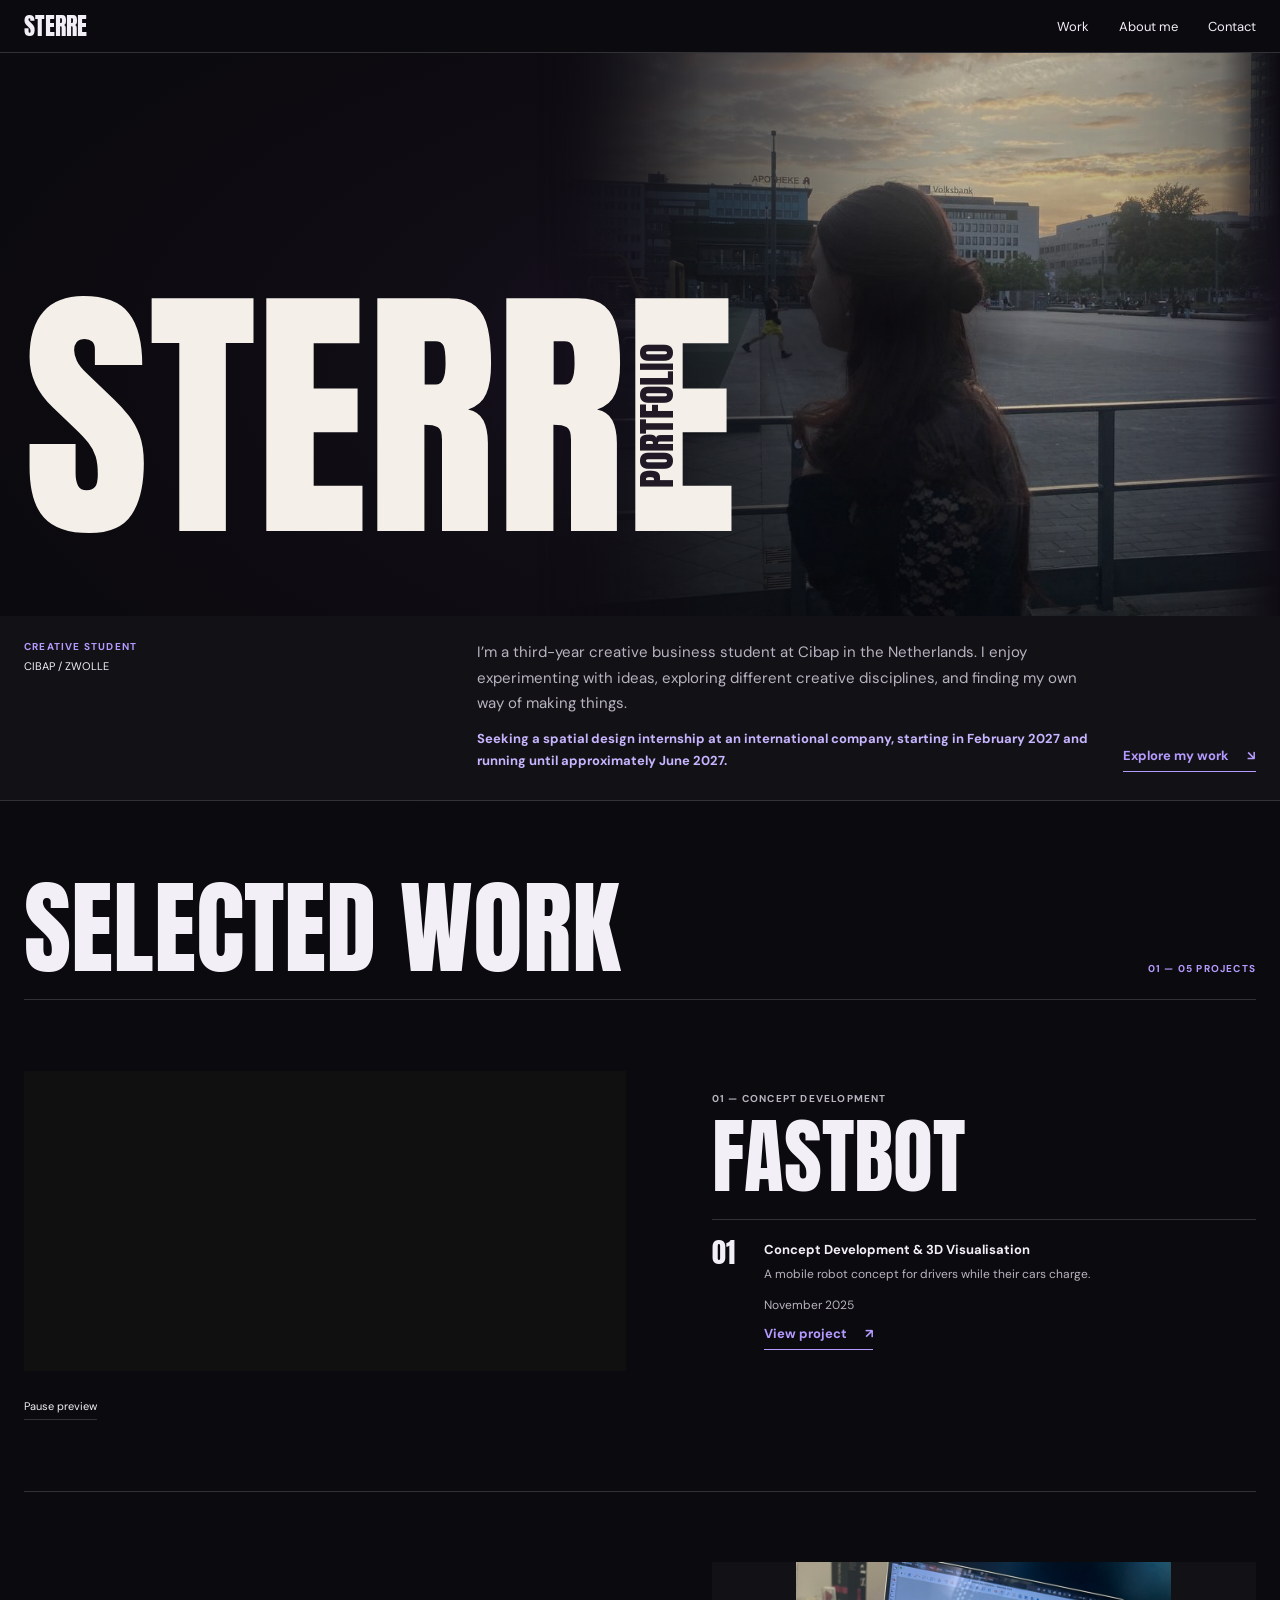
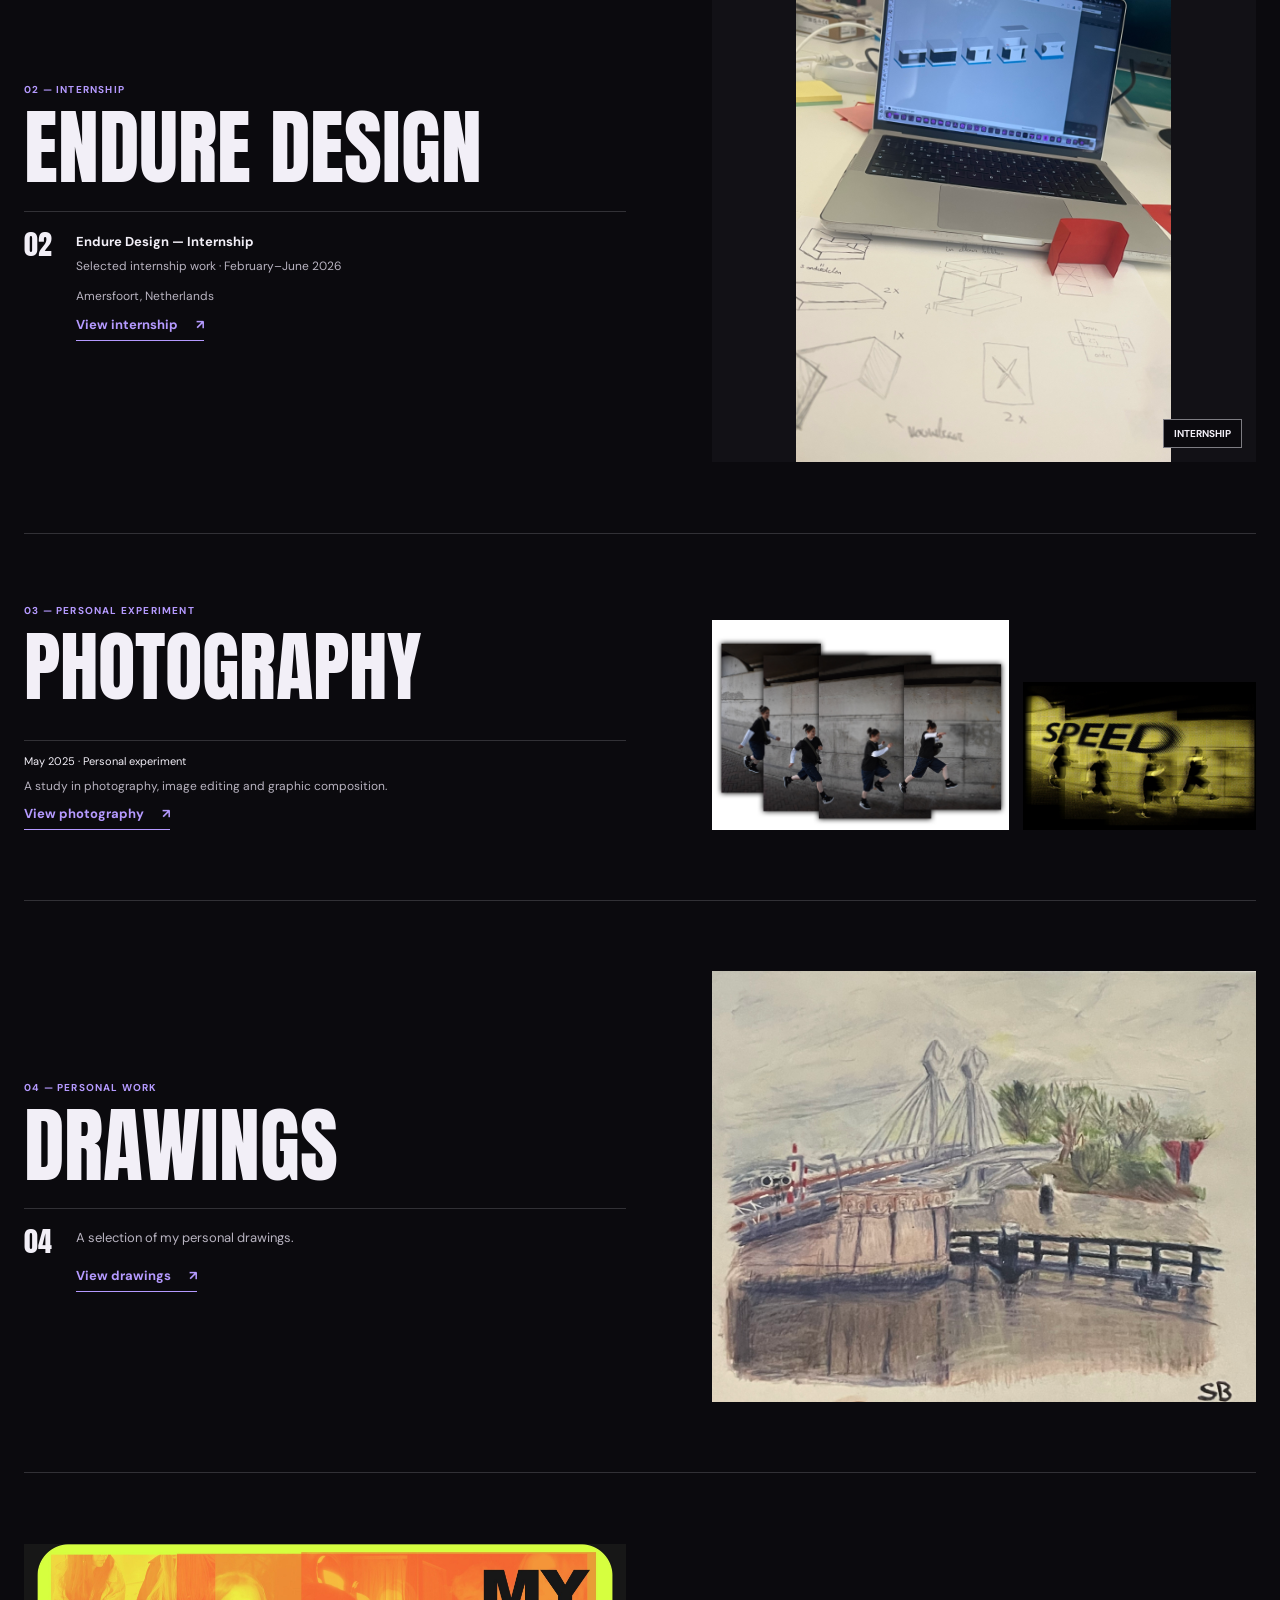
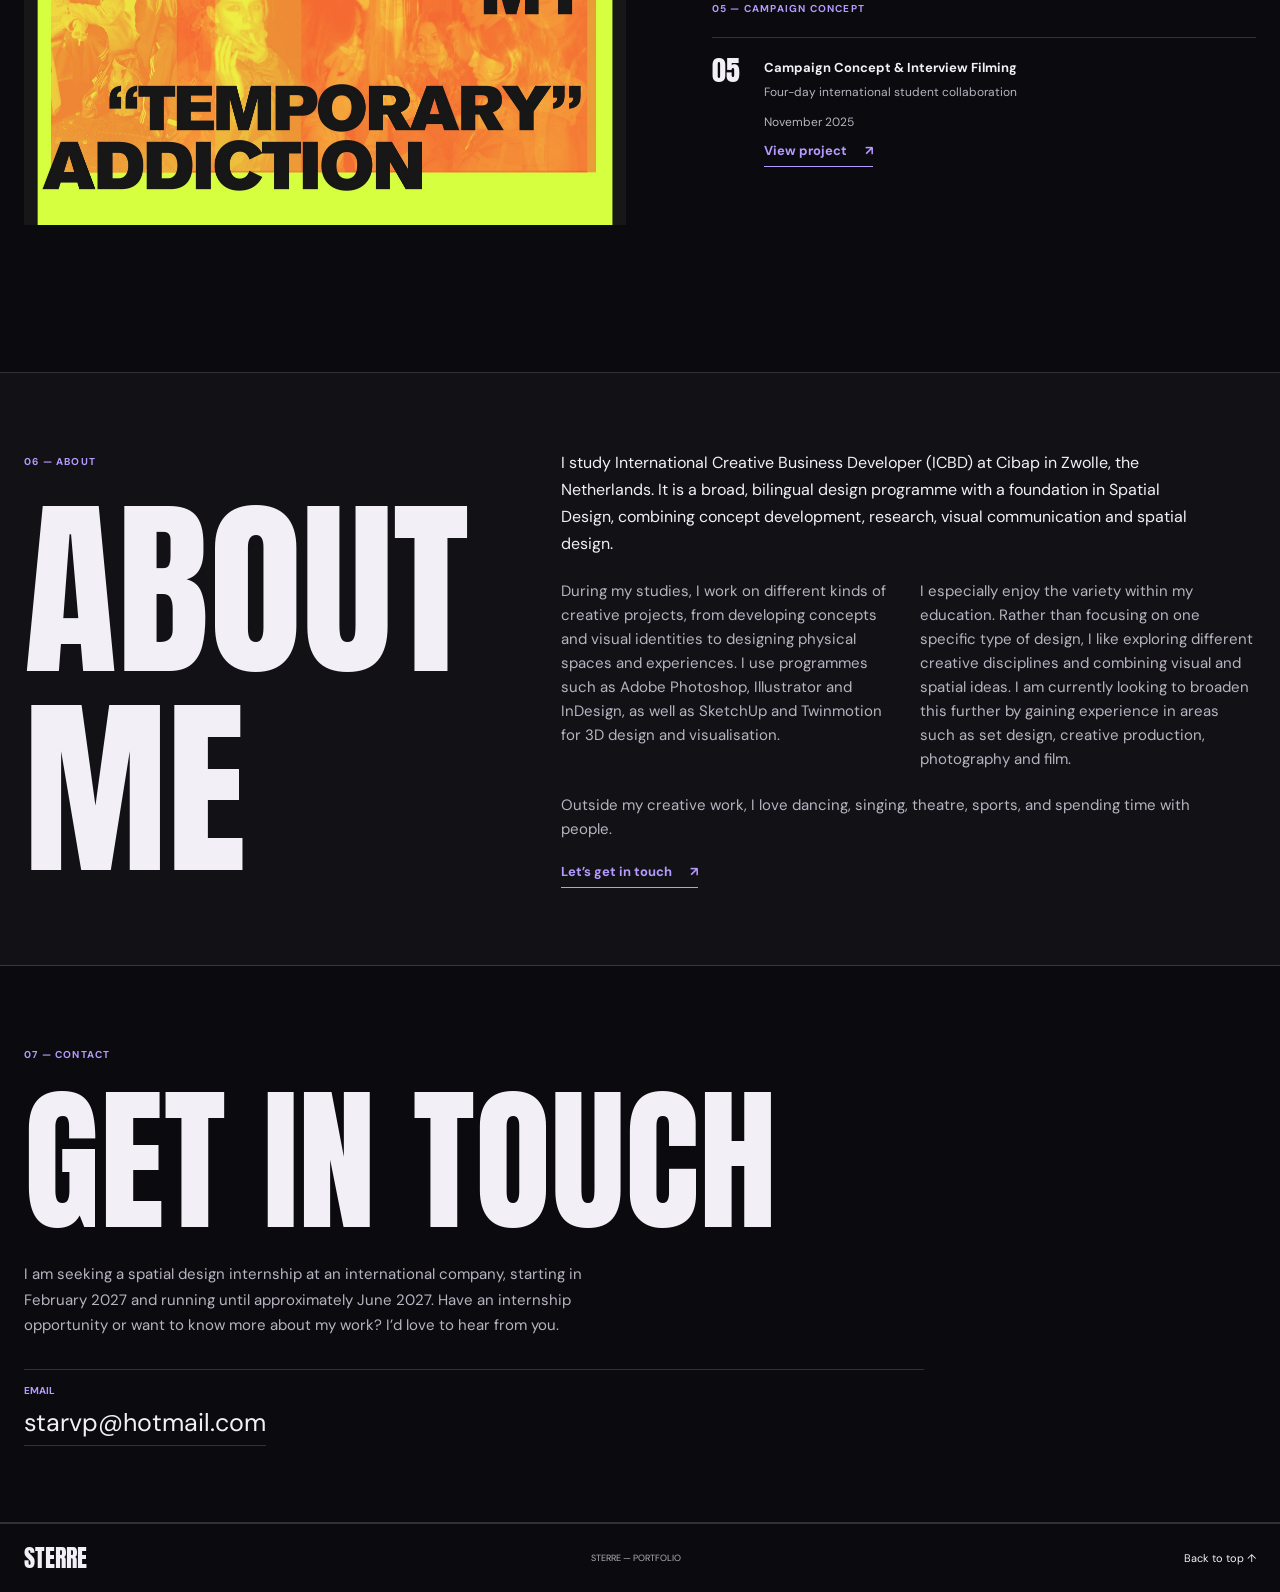
==== index.html @ 6080f3e3 "Initial portfolio website Co-authored-by: Copilot <223556219+Copilot@users.noreply.github.com>" ====
<!doctype html>
<html lang="en">
<head>
  <meta charset="utf-8">
  <meta name="viewport" content="width=device-width,initial-scale=1">
  <title>Sterre — Spatial Design Portfolio</title>
  <meta name="description" content="Selected work by Sterre, an ICBD student seeking an international spatial design internship in 2027.">
  <link rel="stylesheet" href="style.css?v=dark-editorial-20261006-4">
</head>
<body>
  <a class="skip" href="#work">Skip to my work</a>
  <header class="portfolio-nav">
    <a class="brand" href="index.html#home">Sterre</a>
    <nav aria-label="Main navigation">
      <a href="index.html#work">Work</a>
      <a href="index.html#about">About me</a>
      <a href="index.html#contact">Contact</a>
    </nav>
  </header>
  <main>
    <section class="hero" id="home">
      <div class="hero-stage">
        <div class="hero-visual" aria-hidden="true">
          <img class="hero-photo" src="assets/layoutdesign/D4BDAC34-9290-4106-85D4-B6133F924999.JPEG" alt="" fetchpriority="high">
        </div>
        <h1 aria-label="Sterre Portfolio"><span class="hero-name">STERRE<span class="hero-portfolio" aria-hidden="true">PORTFOLIO</span></span></h1>
      </div>
      <div class="hero-details">
        <div class="hero-labels"><span class="micro">CREATIVE STUDENT</span><span>CIBAP / ZWOLLE</span></div>
        <div class="hero-intro"><div><p>I’m a third-year creative business student at Cibap in the Netherlands. I enjoy experimenting with ideas, exploring different creative disciplines, and finding my own way of making things.</p><p class="internship-availability">Seeking a spatial design internship at an international company, starting in February 2027 and running until approximately June 2027.</p></div><a class="text-link" href="#work">Explore my work <span aria-hidden="true">↘</span></a></div>
      </div>
    </section>
    <section id="work">
      <div class="section-head"><h2>SELECTED WORK</h2><span class="micro">01 — 05 PROJECTS</span></div>
      <div class="projects">
        <article class="project-spread fastbot-project" id="fastbot">
          <div class="spread-heading"><span class="micro">01 — CONCEPT DEVELOPMENT</span><h3>FASTBOT</h3></div>
          <a class="fastbot-media-link" href="fastbot.html" aria-label="View the Fastbot project"><video class="fastbot-cover" autoplay muted loop playsinline preload="metadata" aria-label="Fastbot project preview"><source src="assets/fastbot/cover-browser.mp4" type="video/mp4"></video></a>
          <div class="fastbot-information"><span class="project-number">01</span><div><strong>Concept Development &amp; 3D Visualisation</strong><p>A mobile robot concept for drivers while their cars charge.</p></div><span class="project-meta">November 2025</span><a class="spread-link" href="fastbot.html">View project <span aria-hidden="true">↗</span></a></div>
          <button class="video-toggle fastbot-toggle" type="button" aria-pressed="false" aria-label="Pause Fastbot preview">Pause preview</button>
        </article>
        <article class="project-spread internship-project" id="internship">
          <div class="spread-heading"><span class="micro">02 — INTERNSHIP</span><h3>ENDURE DESIGN</h3></div>
          <a class="endure-cover-link" href="internship.html" aria-label="View the Endure Design internship"><img class="endure-cover" src="assets/endure-design/cover.jpg" alt="Endure Design project cover photograph" loading="lazy"><span class="endure-cover-label">Internship</span></a>
          <div class="endure-information"><span class="project-number">02</span><div><strong>Endure Design — Internship</strong><p>Selected internship work · February–June 2026</p></div><span class="project-meta">Amersfoort, Netherlands</span><a class="spread-link" href="internship.html">View internship <span aria-hidden="true">↗</span></a></div>
        </article>
        <article class="project-spread photography-project" id="photography">
          <div class="spread-heading"><span class="micro">03 — PERSONAL EXPERIMENT</span><h3>PHOTOGRAPHY</h3></div>
          <a class="speed-diptych" href="photography.html" aria-label="View the photography project"><img src="assets/optimized/photography/speedroos1.jpg" alt="First image from the May 2025 photography series" loading="lazy"><img src="assets/optimized/photography/speedroos.jpg" alt="Second image from the May 2025 photography series" loading="lazy"></a>
          <div class="photography-information"><span>May 2025 · Personal experiment</span><p>A study in photography, image editing and graphic composition.</p><a class="spread-link" href="photography.html">View photography <span aria-hidden="true">↗</span></a></div>
        </article>
        <article class="project-spread drawings-project" id="drawings">
          <div class="spread-heading"><span class="micro">04 — PERSONAL WORK</span><h3>DRAWINGS</h3></div>
          <a class="drawings-cover-link" href="drawings.html" aria-label="View the drawings project"><img class="drawings-cover" src="assets/optimized/tekeningen/cover.jpg" alt="Cover image for a selection of personal drawings" loading="lazy"></a>
          <div class="drawings-information"><span class="project-number">04</span><p>A selection of my personal drawings.</p><a class="spread-link" href="drawings.html">View drawings <span aria-hidden="true">↗</span></a></div>
        </article>
        <article class="project-spread addiction-project" id="addiction">
          <div class="spread-heading"><span class="micro">05 — CAMPAIGN CONCEPT</span><h3 class="addiction-accessible-heading">MY “TEMPORARY” ADDICTION</h3></div>
          <a class="addiction-cover-link" href="addiction.html" aria-label="View My “Temporary” Addiction project"><img class="addiction-cover" src="assets/optimized/addiction/SterreYevaSasha-cover-clean.jpg" width="2400" height="1124" alt="Orange-tinted photo collage behind the bold black title My “Temporary” Addiction, framed in bright yellow-green" loading="eager"></a>
          <div class="addiction-information"><span class="project-number">05</span><div><strong>Campaign Concept &amp; Interview Filming</strong><p>Four-day international student collaboration</p></div><span class="project-meta">November 2025</span><a class="spread-link" href="addiction.html">View project <span aria-hidden="true">↗</span></a></div>
        </article>
      </div>
    </section>
    <section id="about" class="about">
      <div class="about-heading"><span class="micro">06 — ABOUT</span><h2>ABOUT<br>ME</h2></div>
      <div class="about-copy"><p class="about-lead">I study International Creative Business Developer (ICBD) at Cibap in Zwolle, the Netherlands. It is a broad, bilingual design programme with a foundation in Spatial Design, combining concept development, research, visual communication and spatial design.</p><div class="about-columns"><p>During my studies, I work on different kinds of creative projects, from developing concepts and visual identities to designing physical spaces and experiences. I use programmes such as Adobe Photoshop, Illustrator and InDesign, as well as SketchUp and Twinmotion for 3D design and visualisation.</p><p>I especially enjoy the variety within my education. Rather than focusing on one specific type of design, I like exploring different creative disciplines and combining visual and spatial ideas. I am currently looking to broaden this further by gaining experience in areas such as set design, creative production, photography and film.</p></div><p class="about-personal">Outside my creative work, I love dancing, singing, theatre, sports, and spending time with people.</p><a class="text-link" href="#contact">Let’s get in touch <span aria-hidden="true">↗</span></a></div>
    </section>
    <section id="contact" class="contact"><span class="micro">07 — CONTACT</span><h2>GET IN TOUCH</h2><p>I am seeking a spatial design internship at an international company, starting in February 2027 and running until approximately June 2027. Have an internship opportunity or want to know more about my work? I’d love to hear from you.</p><div class="contact-methods"><div class="contact-method"><span>Email</span><a href="mailto:starvp@hotmail.com">starvp@hotmail.com</a></div></div></section>
  </main>
  <footer><a class="brand" href="#home">STERRE</a><span>STERRE — PORTFOLIO</span><a href="#home">Back to top ↑</a></footer>
  <script src="script.js?v=international-20261004-11"></script>
</body>
</html>
---- style.css ----
@font-face {
  font-family: "Anton";
  src: url("assets/fonts/Anton-Regular.ttf") format("truetype");
  font-style: normal;
  font-weight: 400;
  font-display: swap;
}

@font-face {
  font-family: "DM Sans";
  src: url("assets/fonts/DMSans-Regular.ttf") format("truetype");
  font-style: normal;
  font-weight: 400;
  font-display: swap;
}

@font-face {
  font-family: "DM Sans";
  src: url("assets/fonts/DMSans-Bold.ttf") format("truetype");
  font-style: normal;
  font-weight: 700;
  font-display: swap;
}

:root {
  --paper: #0b0a0e;
  --ink: #f2eff7;
  --accent: #b59aff;
  --muted: #b8b3c0;
  --line: #f2eff72b;
  --surface: #121116;
  --surface-raised: #19171f;
  --content-width: 1260px;
  --display-font: "Anton", Impact, sans-serif;
  --body-font: "DM Sans", sans-serif;
}

* { box-sizing: border-box; }
html { scroll-behavior: smooth; scroll-padding-top: 82px; }
body { margin: 0; background: var(--paper); color: var(--ink); font-family: var(--body-font); -webkit-font-smoothing: antialiased; }
a { color: inherit; text-decoration: none; }
img, video { display: block; max-width: 100%; }
button, a { -webkit-tap-highlight-color: transparent; }
a:focus-visible, button:focus-visible { outline: 2px solid var(--accent); outline-offset: 4px; }
footer { max-width: 1440px; margin-inline: auto; }
main { width: 100%; }

.skip { position: fixed; z-index: 200; top: -100px; left: 20px; padding: 12px 16px; background: var(--surface-raised); color: var(--ink); }
.skip:focus { top: 12px; }
.portfolio-nav { position: sticky; z-index: 100; top: 0; display: flex; width: 100%; max-width: none; align-items: center; justify-content: space-between; gap: 24px; margin: 0; padding: 14px max(24px, calc((100vw - var(--content-width)) / 2)); border-bottom: 1px solid var(--line); background: var(--paper); }
.brand { font-family: var(--display-font); font-size: 24px; font-weight: 400; line-height: 1; text-transform: uppercase; }
.portfolio-nav nav { display: flex; gap: 30px; font-size: 13px; white-space: nowrap; }
body:not(.addiction-page) .portfolio-nav nav a,
body:not(.addiction-page) .text-link,
body:not(.addiction-page) .spread-link,
body:not(.addiction-page) .back-link,
body:not(.addiction-page) .contact-method a { transition: color 160ms ease, border-color 160ms ease; }
.portfolio-nav nav a:hover, .text-link:hover, .spread-link:hover, .back-link:hover { color: var(--accent); }

section { padding: clamp(44px, 6vw, 76px) max(24px, calc((100vw - var(--content-width)) / 2)); border-bottom: 1px solid var(--line); }
h1, h2, h3 { margin: 0; font-family: var(--display-font); font-weight: 400; letter-spacing: 0; line-height: 1.04; text-transform: uppercase; }
p { max-width: 680px; margin: 0; color: var(--muted); font-size: 15px; line-height: 1.7; }
.micro { color: var(--accent); font-size: 10px; font-weight: 700; letter-spacing: .12em; text-transform: uppercase; }
.project-meta { color: var(--muted); font-size: 12px; }

.hero#home { position: relative; display: grid; grid-template-rows: auto auto; isolation: isolate; padding: 0; overflow: hidden; background: radial-gradient(ellipse at 72% 42%, #21162d 0, #100d15 40%, #0b0a0e 76%); }
.hero-stage { position: relative; min-height: clamp(420px, 44vw, 600px); }
.hero-visual { position: absolute; z-index: 1; top: 0; right: 0; width: min(58%, 820px); height: 100%; overflow: hidden; pointer-events: none; -webkit-mask-image: linear-gradient(90deg, transparent 0, #000 22%, #000 78%, rgba(0, 0, 0, .78) 92%, transparent 100%); mask-image: linear-gradient(90deg, transparent 0, #000 22%, #000 78%, rgba(0, 0, 0, .78) 92%, transparent 100%); }
.hero-visual::after { position: absolute; inset: 0; background: linear-gradient(90deg, #0b0a0e 0, rgba(11, 10, 14, .68) 20%, transparent 57%, rgba(11, 10, 14, .16) 100%), radial-gradient(ellipse at 47% 48%, rgba(5, 4, 8, .74) 0, rgba(5, 4, 8, .38) 12%, transparent 26%), linear-gradient(180deg, rgba(8, 7, 10, .08), transparent 58%, rgba(8, 7, 10, .46)); content: ""; }
.hero-photo { width: 100%; height: 100%; object-fit: cover; object-position: center 54%; filter: brightness(.86) saturate(.76); }
.hero#home h1 { position: absolute; z-index: 2; bottom: clamp(28px, 5vw, 64px); left: max(24px, calc((100vw - var(--content-width)) / 2)); width: min(66%, 720px); overflow: visible; padding: 0; background: transparent; color: #f4f0e9; line-height: 1; white-space: nowrap; }
.hero#home .hero-details { position: relative; z-index: 2; }
.hero-name { position: relative; display: block; width: max-content; margin-inline: auto; font-size: var(--hero-name-size, 18px); line-height: 1; }
.hero#home .hero-name { margin-inline: 0; }
.hero-portfolio { position: absolute; left: var(--portfolio-x, 0px); top: var(--portfolio-y, 50%); display: flex; width: max-content; height: auto; flex-direction: column; align-items: center; justify-content: center; overflow: visible; border: 0; background: transparent; box-shadow: none; color: #211a26; font-family: var(--display-font); font-size: var(--portfolio-size, .1em); font-weight: 400; letter-spacing: 0; line-height: 1; text-transform: uppercase; transform: translate(-50%, -50%) rotate(-90deg); }
.hero-details { display: grid; grid-template-columns: minmax(160px, .7fr) minmax(0, 1.3fr); gap: 34px; padding: 24px max(24px, calc((100vw - var(--content-width)) / 2)) 28px; background: var(--surface); }
.hero-labels { display: grid; align-content: start; justify-items: start; gap: 6px; font-size: 11px; }
.hero-intro { display: grid; grid-template-columns: minmax(0, 1fr) auto; align-items: end; gap: 28px; }
.hero-intro > div { display: grid; gap: 11px; }
.hero-intro p { max-width: 620px; color: var(--muted); }
.hero-intro .internship-availability { color: #c7b5ff; font-size: 13px; font-weight: 700; }
.text-link, .spread-link { display: inline-flex; align-items: center; justify-content: space-between; gap: 18px; width: fit-content; padding-bottom: 7px; border-bottom: 1px solid currentColor; color: var(--accent); font-size: 13px; font-weight: 700; white-space: nowrap; }

.section-head { display: flex; align-items: end; justify-content: space-between; gap: 30px; margin-bottom: 20px; }
.section-head h2 { font-size: clamp(54px, 8vw, 108px); line-height: 1; }
.section-head .micro { flex: 0 0 auto; padding-bottom: 4px; }
.projects { display: grid; gap: 0; }
.project-spread { position: relative; display: grid; grid-template-columns: minmax(0, 1.05fr) minmax(0, .95fr); align-items: stretch; gap: 22px 7%; min-width: 0; padding: clamp(38px, 5.5vw, 72px) 0; border-top: 1px solid var(--line); }
.spread-heading { display: grid; align-content: end; justify-items: start; gap: 12px; min-width: 0; margin: 0; }
.spread-heading .micro { flex: 0 0 auto; }
.spread-heading h3 { font-size: clamp(48px, 6.4vw, 88px); line-height: .98; }

.fastbot-project { background: transparent; color: var(--ink); }
.fastbot-project .micro, .fastbot-project .project-meta { color: var(--muted); }
.fastbot-project .spread-heading { grid-column: 2; grid-row: 1; }
.fastbot-media-link { display: block; grid-column: 1; grid-row: 1 / 3; overflow: hidden; background: var(--surface); }
.fastbot-cover { width: 100%; height: auto; max-height: 480px; object-fit: cover; background: #101010; }
.fastbot-information { display: grid; grid-template-columns: 36px minmax(0, 1fr); align-items: start; gap: 12px 16px; grid-column: 2; grid-row: 2; align-self: start; padding-top: 18px; border-top: 1px solid var(--line); }
.project-number { font-family: var(--display-font); font-size: 28px; line-height: 1; }
.fastbot-information strong { font-size: 13px; font-weight: 700; }
.fastbot-information p { margin-top: 5px; color: var(--muted); font-size: 12px; }
.fastbot-information .project-meta, .fastbot-information .spread-link { grid-column: 2; }
.fastbot-information .project-number { grid-row: span 3; }
.fastbot-project .spread-link { color: var(--accent); }
.video-toggle { display: block; grid-column: 1; grid-row: 3; width: fit-content; margin-top: 0; padding: 6px 0; border: 0; border-bottom: 1px solid var(--line); background: transparent; color: var(--ink); font: inherit; font-size: 11px; cursor: pointer; }
.video-toggle:focus-visible { outline-color: var(--accent); }

.internship-project .spread-heading { grid-column: 1; grid-row: 1; }
.internship-project .endure-cover-link { grid-column: 2; grid-row: 1 / 3; }
.internship-project .endure-information { grid-column: 1; grid-row: 2; }
.photography-project .spread-heading { grid-column: 1; grid-row: 1; }
.photography-project .speed-diptych { grid-column: 2; grid-row: 1 / 3; }
.photography-project .photography-information { grid-column: 1; grid-row: 2; }
.photography-project .spread-heading h3 { font-size: clamp(48px, 6vw, 78px); }
.speed-diptych { display: grid; grid-template-columns: minmax(0, 1.12fr) minmax(0, .88fr); align-items: end; gap: 14px; }
.speed-diptych img { width: 100%; height: auto; max-height: 480px; object-fit: contain; background: var(--surface-raised); }
.photography-information { display: grid; grid-template-columns: 1fr; align-items: start; gap: 8px; grid-row: 2; align-self: start; margin-top: 14px; padding-top: 13px; border-top: 1px solid var(--line); font-size: 11px; }
.photography-information p { font-size: 12px; }

.endure-project .spread-heading h3 { font-size: clamp(48px, 6vw, 82px); }
.endure-cover-link { position: relative; display: block; overflow: hidden; background: var(--surface); }
.endure-cover { width: 100%; height: auto; max-height: 500px; object-fit: contain; object-position: center; }
.endure-cover-label { position: absolute; right: 14px; bottom: 14px; padding: 7px 10px; border: 1px solid #f2eff780; background: #0b0a0e; color: var(--ink); font-size: 10px; font-weight: 700; text-transform: uppercase; }
.endure-information, .drawings-information, .addiction-information { display: grid; grid-template-columns: 36px minmax(0, 1fr); align-items: start; gap: 12px 16px; padding-top: 18px; border-top: 1px solid var(--line); }
.endure-information, .drawings-information, .addiction-information { align-self: start; }
.endure-information strong { font-size: 13px; }
.endure-information p, .addiction-information p { margin-top: 5px; color: var(--muted); font-size: 12px; }
.endure-information .project-meta, .endure-information .spread-link, .drawings-information .spread-link, .addiction-information .project-meta, .addiction-information .spread-link { grid-column: 2; }
.drawings-project .drawings-cover-link { grid-column: 2; grid-row: 1 / 3; display: block; overflow: hidden; background: var(--surface); }
.drawings-project .spread-heading { grid-column: 1; grid-row: 1; }
.drawings-cover { width: 100%; height: auto; max-height: 500px; object-fit: contain; }
.drawings-information { grid-column: 1; grid-row: 2; }
.drawings-information p { color: var(--muted); font-size: 13px; }
.addiction-project .addiction-cover-link { grid-column: 1; grid-row: 1 / 3; }
.addiction-project .spread-heading { grid-column: 2; grid-row: 1; }
.addiction-project .addiction-information { grid-column: 2; grid-row: 2; }
.addiction-project .addiction-accessible-heading { position: absolute; width: 1px; height: 1px; margin: -1px; padding: 0; overflow: hidden; clip: rect(0, 0, 0, 0); clip-path: inset(50%); border: 0; white-space: nowrap; }
.addiction-cover-link { display: block; overflow: visible; padding: 0; border-radius: 0; background: transparent; }
.addiction-cover { width: 100%; height: auto; border-radius: 0; }
.addiction-information strong { font-size: 13px; }
.addiction-information .spread-link { color: var(--accent); }
.internship-heading .micro { display: block; margin-bottom: 16px; }
.internship-heading h3 { font-size: clamp(72px, 12vw, 166px); line-height: 1.04; }
.internship-heading > strong { display: block; margin-top: 20px; font-size: 22px; }
.internship-heading > p { margin-top: 6px; font-size: 12px; }
.internship-heading .spread-link { margin-top: 18px; }
.internship-clients { border-top: 1px solid var(--line); }
.internship-clients a { display: grid; grid-template-columns: 36px minmax(0, 1fr) 20px; align-items: center; gap: 10px; padding: 14px 0; border-bottom: 1px solid var(--line); font-size: 13px; }
.internship-clients a span:first-child { color: var(--accent); font-size: 10px; }
.internship-clients a span:last-child { text-align: right; }

.about { display: grid; grid-template-columns: minmax(260px, .82fr) minmax(0, 1.18fr); gap: 54px; background: var(--surface); color: var(--ink); }
.about .micro { color: var(--accent); }
.about-heading h2 { margin-top: 20px; font-size: clamp(90px, 15vw, 200px); line-height: 1.04; }
.about-copy { display: grid; align-content: start; gap: 22px; }
.about-copy p { color: var(--muted); }
.about-copy .about-lead { max-width: 640px; color: var(--ink); font-size: 16px; line-height: 1.7; }
.about-columns { display: grid; grid-template-columns: repeat(2, minmax(0, 1fr)); gap: 24px; }
.about-columns p, .about-personal { font-size: 15px; line-height: 1.6; }
.about .text-link { color: var(--accent); }
.about .text-link:hover { color: var(--ink); }

.contact { background: var(--paper); color: var(--ink); }
.contact h2 { margin: 17px 0 20px; font-size: clamp(58px, 12.2vw, 160px); line-height: 1.04; }
.contact > p { max-width: 560px; }
.contact-methods { display: grid; grid-template-columns: repeat(2, minmax(0, 1fr)); gap: 34px; max-width: 900px; margin-top: 30px; border-top: 1px solid var(--line); }
.contact-method { display: grid; justify-items: start; gap: 9px; padding-top: 14px; }
.contact-method span { color: var(--accent); font-size: 10px; font-weight: 700; text-transform: uppercase; }
.contact-method a { border-bottom: 1px solid var(--line); padding-bottom: 6px; font-size: clamp(17px, 2.2vw, 25px); overflow-wrap: anywhere; }
.contact-method a:hover { color: var(--accent); }
footer { display: flex; align-items: center; justify-content: space-between; gap: 20px; padding: 22px max(24px, calc((100vw - var(--content-width)) / 2)); border-top: 1px solid var(--line); font-size: 11px; }
footer > span { color: var(--muted); font-size: 9px; }

.portfolio-nav a:hover, .back-link:hover { color: var(--accent); }
.page-intro { display: flex; align-items: end; justify-content: space-between; gap: 28px; }
.page-intro h1 { max-width: 1000px; margin-top: 16px; font-size: clamp(64px, 9vw, 124px); line-height: .98; }
.page-intro p { margin-top: 12px; }
.back-link { flex: 0 0 auto; padding-bottom: 4px; color: var(--accent); font-size: 12px; }
.project-page main > section:first-child, .fastbot-page main > section:first-child, .photography-page main > section:first-child { padding-top: clamp(40px, 6vw, 72px); padding-bottom: clamp(32px, 4.5vw, 56px); background: radial-gradient(ellipse at 78% 0, #191321 0, var(--paper) 56%); }
.project-introduction { display: flex; justify-content: flex-end; }
.project-introduction, .photo-editorial-intro { background: var(--surface); }
.project-introduction p { max-width: 720px; }
.tools-line { margin-top: 15px; color: var(--muted); font-size: 12px; }
.tools-line strong { color: var(--accent); }
.project-page h1, .fastbot-page h1, .photography-page h1 { font-family: var(--display-font); font-weight: 400; }

.fastbot-media, .client-grid, .project-gallery { display: grid; grid-template-columns: repeat(2, minmax(0, 1fr)); align-items: start; gap: 28px; }
.fastbot-media figure, .project-gallery figure { min-width: 0; margin: 0; }
.fastbot-opening, .project-gallery .media-feature { grid-column: 1 / -1; }
.fastbot-media img, .fastbot-media video, .client-card img, .client-card video, .project-gallery img, .project-gallery video { width: 100%; height: auto; }
.fastbot-media video, .client-card video, .project-gallery video { background: var(--surface); }
.fastbot-media img, .project-gallery img, .media-image-button { cursor: zoom-in; }
.media-image-button { display: block; width: 100%; padding: 0; border: 0; background: transparent; }
.caption { display: flex; align-items: baseline; justify-content: space-between; gap: 14px; margin-top: 13px; }
.caption h2, .caption h3, .client-card h2 { font-size: 24px; line-height: 1.04; }
.caption span { color: var(--accent); font-size: 10px; }
.client-card { display: block; min-width: 0; padding-bottom: 16px; border-bottom: 1px solid var(--line); }
.client-card p { margin-top: 7px; font-size: 12px; }
.client-card-wide { grid-column: 1 / -1; width: min(70%, 780px); }
.client-card:focus-visible { outline: 2px solid var(--accent); outline-offset: 5px; }
.video-page-toggle { position: fixed; z-index: 90; right: 24px; bottom: 20px; padding: 8px 10px; border: 1px solid var(--line); background: var(--surface-raised); color: var(--ink); font: inherit; font-size: 11px; cursor: pointer; }
.process-sequence { display: grid; grid-template-columns: minmax(0, 1fr) auto minmax(0, 1fr) auto minmax(0, 1fr); align-items: start; gap: 14px; }
.process-sequence figure { min-width: 0; margin: 0; }
.process-sequence img { width: 100%; height: auto; }
.process-sequence figcaption { padding-top: 12px; }
.process-sequence figcaption h2 { margin-bottom: 7px; font-size: 24px; line-height: 1.04; }
.process-sequence figcaption p { font-size: 12px; line-height: 1.6; }
.process-sequence figcaption a { display: inline-block; margin-top: 10px; color: var(--accent); font-size: 12px; }
.process-arrow { align-self: center; color: var(--accent); font-size: 24px; }
.process-arrow::before { content: "\2192"; }

.photography-page .photo-cover { padding-top: 52px; padding-bottom: 48px; }
.photography-page h1 { max-width: 100%; margin-top: 18px; font-size: clamp(64px, 16vw, 220px); line-height: 1; white-space: nowrap; }
.photography-page .project-meta { font-size: 12px; }
.photo-editorial-intro { display: flex; justify-content: flex-end; }
.photo-editorial-intro > div { max-width: 720px; }
.photo-editorial-intro p { max-width: 720px; }
.photo-project-opening { display: grid; gap: 12px; margin-bottom: 24px; }
.photo-opening-grid, .photo-originals-grid { display: grid; align-items: start; }
.photo-opening-grid { grid-template-columns: repeat(2, minmax(0, 1fr)); gap: 24px; }
.photo-originals-grid { grid-template-columns: repeat(4, minmax(0, 1fr)); gap: 14px; }
.photo-opening-item, .photo-original-item { min-width: 0; margin: 0; }
.photo-opening-grid > .photo-item:nth-child(n), .photo-originals-grid > .photo-item:nth-child(n) { grid-column: auto; margin-top: 0; }
.photo-grid { display: grid; grid-template-columns: repeat(12, minmax(0, 1fr)); align-items: start; gap: 24px; }
.photo-item { min-width: 0; margin: 0; }
.photo-grid > .photo-item:nth-child(3n + 1) { grid-column: span 7; }
.photo-grid > .photo-item:nth-child(3n + 2) { grid-column: span 5; margin-top: 48px; }
.photo-grid > .photo-item:nth-child(3n + 3) { grid-column: 2 / span 5; }
.photo-item button { display: block; width: 100%; padding: 0; border: 0; background: transparent; cursor: zoom-in; }
.photo-item img { width: 100%; height: auto; }
.lightbox[hidden] { display: none; }
.lightbox { position: fixed; z-index: 200; inset: 0; display: grid; place-items: center; padding: 28px; background: rgba(23, 23, 23, .97); }
.lightbox-track { display: flex; width: min(100%, 1600px); height: 84vh; overflow-x: auto; overflow-y: hidden; scroll-snap-type: x mandatory; scrollbar-width: none; overscroll-behavior-x: contain; }
.lightbox-track::-webkit-scrollbar { display: none; }
.lightbox-slide { display: grid; grid-template-columns: minmax(0, 1fr); grid-template-rows: minmax(0, 1fr); flex: 0 0 100%; min-width: 100%; height: 100%; margin: 0; padding: 36px 72px 52px; place-items: center; scroll-snap-align: center; }
.lightbox-slide img { min-width: 0; min-height: 0; width: 100%; height: 100%; max-width: 100%; max-height: 100%; object-fit: contain; }
.lightbox-close { position: absolute; top: 20px; right: 24px; padding: 8px 0; border: 0; border-bottom: 1px solid var(--ink); background: transparent; color: var(--ink); font: inherit; font-size: 12px; cursor: pointer; }
.lightbox-previous, .lightbox-next { position: absolute; top: 50%; z-index: 1; padding: 10px 0; border: 0; border-bottom: 1px solid var(--ink); background: transparent; color: var(--ink); font: inherit; font-size: 12px; cursor: pointer; transform: translateY(-50%); }
.lightbox-previous { left: 18px; }
.lightbox-next { right: 18px; }
.lightbox-counter { position: absolute; bottom: 20px; left: 50%; color: var(--ink); font-size: 11px; transform: translateX(-50%); }
body.lightbox-open { overflow: hidden; }
.cursor-dot { position: fixed; z-index: 300; top: 0; left: 0; width: 8px; height: 8px; border-radius: 50%; background: var(--accent); opacity: 0; pointer-events: none; translate: -50% -50%; transition: width 140ms ease, height 140ms ease, opacity 140ms ease; }
.cursor-dot.is-visible { opacity: 1; }
.cursor-dot.is-light { background: #fff; }
.cursor-dot.is-image { background: #fff; mix-blend-mode: difference; }
.cursor-dot.is-hovering { width: 12px; height: 12px; }

@media (hover: hover) and (pointer: fine) {
  .fastbot-media img, .client-grid img, .project-gallery img, .process-sequence img, .photo-item img, .speed-diptych img, .endure-cover, .drawings-cover { transition: transform 250ms ease; transform-origin: center; }
  .fastbot-media figure:hover img, .client-card:hover img, .project-gallery figure:hover img, .process-sequence figure:hover img, .photo-item:hover img, .speed-diptych:hover img, .endure-cover-link:hover img, .drawings-cover-link:hover img { transform: scale(1.025); }
  body.has-custom-cursor a, body.has-custom-cursor button { cursor: none !important; }
  body.has-custom-cursor input, body.has-custom-cursor textarea, body.has-custom-cursor [contenteditable="true"] { cursor: text !important; }
}

@media (max-width: 760px) {
  html { scroll-padding-top: 65px; }
  .portfolio-nav { gap: 12px; padding: 12px 16px; }
  .portfolio-nav nav { gap: 12px; font-size: 11px; }
  .brand { font-size: 21px; }
  section { padding-block: 48px; }
  .hero { padding: 12px 0 30px; }
  .hero#home { grid-template-rows: auto auto; padding: 0; }
  .hero#home .hero-stage { min-height: clamp(340px, 104vw, 450px); }
  .hero#home .hero-visual { right: 0; width: 100%; height: 100%; -webkit-mask-image: linear-gradient(90deg, transparent 0, #000 16%, #000 82%, transparent 100%); mask-image: linear-gradient(90deg, transparent 0, #000 16%, #000 82%, transparent 100%); }
  .hero#home h1 { bottom: 30px; left: 16px; width: calc(100% - 32px); }
  .hero#home .hero-details { grid-template-columns: 1fr; gap: 17px; padding: 20px 24px 24px; }
  .hero-labels { grid-template-columns: 1fr 1fr; width: 100%; }
  .hero-intro { grid-template-columns: 1fr; gap: 14px; }
  .hero-intro p { font-size: 14px; }
  .section-head { align-items: start; flex-direction: column; gap: 12px; margin-bottom: 20px; }
  .section-head h2 { font-size: clamp(44px, 11vw, 82px); }
  .section-head .micro { font-size: 9px; }
  .project-spread { grid-template-columns: minmax(0, 1fr); gap: 18px; padding-block: 34px; }
  .project-spread > * { grid-column: 1 !important; grid-row: auto !important; }
  .spread-heading { justify-items: start; gap: 8px; }
  .spread-heading h3 { font-size: clamp(52px, 14vw, 86px); }
  .fastbot-cover { max-height: none; }
  .fastbot-information { grid-template-columns: 34px minmax(0, 1fr); gap: 10px 14px; }
  .fastbot-information .project-meta, .fastbot-information .spread-link { grid-column: 2; }
  .fastbot-information .project-number { grid-row: span 3; }
  .speed-diptych { grid-template-columns: minmax(0, 1.05fr) minmax(0, .95fr); gap: 8px; }
  .speed-diptych img { max-height: 380px; }
  .photography-project .spread-heading h3 { font-size: clamp(46px, 12vw, 74px); }
  .photography-information { grid-template-columns: 1fr; gap: 6px; }
  .photography-information p { max-width: none; }
  .endure-information { grid-template-columns: 34px minmax(0, 1fr); gap: 10px 14px; }
  .endure-information .project-meta, .endure-information .spread-link { grid-column: 2; }
  .drawings-information { grid-template-columns: 34px minmax(0, 1fr); gap: 10px 14px; }
  .drawings-information .spread-link { grid-column: 2; }
  .internship-heading { min-width: 0; }
  .internship-heading h3 { font-size: clamp(54px, 18vw, 124px); }
  .internship-heading > strong { margin-top: 14px; }
  .about { grid-template-columns: 1fr; gap: 28px; }
  .about-heading h2 { margin-top: 13px; font-size: clamp(76px, 18vw, 132px); }
  .about-copy .about-lead { font-size: 16px; }
  .about-columns { grid-template-columns: 1fr; gap: 14px; }
  .contact h2 { font-size: clamp(48px, 12.8vw, 88px); }
  .contact-methods { grid-template-columns: 1fr; gap: 16px; }
  footer { flex-wrap: wrap; }
  footer > span { order: 3; width: 100%; }
  .page-intro { align-items: start; flex-direction: column; gap: 18px; }
  .page-intro > div { width: 100%; min-width: 0; }
  .page-intro h1 { font-size: clamp(56px, 13vw, 92px); line-height: 1.04; overflow-wrap: anywhere; }
  .project-page main > section:first-child, .fastbot-page main > section:first-child, .photography-page main > section:first-child { padding-top: 34px; }
  .fastbot-media, .client-grid, .project-gallery { grid-template-columns: minmax(0, 1fr); gap: 22px; }
  .fastbot-opening, .project-gallery .media-feature, .client-card-wide { grid-column: auto; width: 100%; max-width: none; }
  .client-card h2, .caption h2, .caption h3 { font-size: 22px; }
  .process-sequence { grid-template-columns: minmax(0, 1fr); gap: 16px; }
  .process-arrow { justify-self: center; }
  .process-arrow::before { content: "\2193"; }
  .photography-page .photo-cover { padding-block: 40px; }
  .photography-page h1 { font-size: clamp(44px, 12.5vw, 88px); line-height: 1; }
  .photo-opening-grid { gap: 13px; }
  .photo-originals-grid { grid-template-columns: repeat(2, minmax(0, 1fr)); gap: 14px; }
  .photo-grid { grid-template-columns: repeat(6, minmax(0, 1fr)); gap: 13px; }
  .photo-grid > .photo-item:nth-child(n) { grid-column: span 3; margin-top: 0; }
  .photo-grid > .photo-item:nth-child(3n + 1) { grid-column: 1 / -1; }
  .lightbox { padding: 12px; }
  .lightbox-track { width: 100%; height: 88vh; }
  .lightbox-slide { padding: 50px 42px 58px; }
  .lightbox-previous { left: 8px; }
  .lightbox-next { right: 8px; }
  .lightbox-close { top: 12px; right: 14px; }
  .lightbox-counter { bottom: 14px; }
}

@media (prefers-reduced-motion: reduce) {
  html { scroll-behavior: auto; }
  *, *::before, *::after { transition: none !important; animation: none !important; }
  .hero-photo { position: static; }
  .lightbox-track { scroll-behavior: auto; }
}

.addiction-page {
  --paper: #eeece5;
  --ink: #171717;
  --accent: #342b3d;
  --muted: #5d5a55;
  --line: #17171740;
  --surface: #151515;
  --surface-raised: #151515;
  --addiction-black: #151515;
  --addiction-lime: #d5ff32;
  --addiction-orange: #ff7137;
  --addiction-white: #f8f7f0;
  background: var(--addiction-black);
  color: var(--addiction-white);
}

.addiction-page .portfolio-nav {
  border-color: #ffffff35;
  background: var(--addiction-black);
  color: var(--addiction-white);
}

.addiction-page .portfolio-nav a:hover,
.addiction-page footer a:hover { color: var(--addiction-lime); }
.addiction-page .portfolio-nav a:focus-visible,
.addiction-page a:focus-visible,
.addiction-page button:focus-visible { outline-color: var(--addiction-lime); }
.addiction-page section { padding: clamp(42px, 7vw, 88px) max(20px, calc((100vw - 1260px) / 2)); border: 0; }
.addiction-page h1,
.addiction-page h2,
.addiction-page h3 { color: var(--addiction-white); font-family: var(--body-font); font-weight: 700; letter-spacing: -.055em; text-transform: none; }
.addiction-page p { color: #deded7; font-size: 16px; line-height: 1.7; }
.addiction-page .addiction-content { min-width: 0; overflow: clip; }

.addiction-page .addiction-hero { padding-top: 30px; padding-bottom: clamp(42px, 7vw, 88px); }
.addiction-signal { display: flex; align-items: center; gap: 12px; margin-bottom: clamp(34px, 6vw, 72px); color: var(--addiction-lime); }
.addiction-pill { display: inline-flex; min-height: 34px; align-items: center; justify-content: center; padding: 7px 16px; border: 1px solid currentColor; border-radius: 999px; font-size: 11px; line-height: 1.2; white-space: nowrap; }
.addiction-rule { height: 1px; flex: 1 1 auto; margin-left: 8px; background: var(--addiction-lime); }
.addiction-spark { font-size: 25px; line-height: 1; }
.addiction-page .addiction-hero h1 { display: grid; gap: .02em; margin-bottom: clamp(28px, 4vw, 48px); font-size: clamp(48px, 10.8vw, 144px); line-height: .9; overflow-wrap: anywhere; }
.addiction-page .addiction-hero h1.addiction-visually-hidden { position: absolute; width: 1px; height: 1px; margin: -1px; padding: 0; overflow: hidden; clip: rect(0, 0, 0, 0); clip-path: inset(50%); border: 0; white-space: nowrap; }
.addiction-page .addiction-title-accent { color: var(--addiction-lime); }
.addiction-page .addiction-title-spark { display: inline-block; margin-left: .15em; color: var(--addiction-orange); font-size: .42em; vertical-align: top; }
.addiction-cover-panel { padding: 0; border-radius: 0; background: transparent; }
.addiction-cover-figure { margin: 0; overflow: visible; border-radius: 0; background: transparent; }
.addiction-cover-figure button { display: block; width: 100%; padding: 0; border: 0; background: transparent; cursor: zoom-in; }
.addiction-cover-figure img { width: 100%; height: auto; }
.addiction-hero-meta { display: flex; align-items: center; justify-content: space-between; gap: 20px; margin-top: 16px; color: var(--addiction-lime); font-size: 12px; }
.addiction-hero-meta .addiction-pill { white-space: normal; }

.addiction-page .addiction-overview { position: relative; display: grid; grid-template-columns: minmax(220px, .8fr) minmax(0, 1.2fr); gap: clamp(28px, 6vw, 84px); margin: 0 max(16px, calc((100vw - 1400px) / 2)); padding: clamp(34px, 6vw, 78px); border-radius: clamp(38px, 6vw, 84px) 0 clamp(38px, 6vw, 84px) 0; background: var(--addiction-lime); color: var(--addiction-black); }
.addiction-overview-heading { align-self: start; }
.addiction-kicker { display: inline-flex; padding: 7px 13px; border: 1px solid currentColor; border-radius: 999px; color: var(--addiction-black); font-size: 10px; font-weight: 700; letter-spacing: .08em; text-transform: uppercase; }
.addiction-page .addiction-overview h2 { margin-top: 24px; color: var(--addiction-black); font-size: clamp(38px, 5.4vw, 74px); line-height: .98; }
.addiction-page .addiction-overview p { max-width: none; color: #25291a; }
.addiction-page .addiction-overview .addiction-context { margin-top: 14px; color: #333923; font-size: 13px; font-weight: 700; }
.addiction-overview-copy { display: grid; gap: 18px; }
.addiction-role { display: flex; flex-wrap: wrap; align-items: center; gap: 9px; margin-top: 4px; }
.addiction-role-label,
.addiction-role > span:not(:first-child) { padding: 8px 13px; border: 1px solid #151515a6; border-radius: 999px; color: var(--addiction-black); font-size: 11px; font-weight: 700; }
.addiction-role-label { border-color: var(--addiction-orange); background: var(--addiction-orange); }
.addiction-overview-star { position: absolute; right: 24px; bottom: 17px; color: var(--addiction-orange); font-size: 35px; }

.addiction-page .addiction-interview,
.addiction-page .addiction-process { padding-top: clamp(60px, 8vw, 100px); padding-bottom: clamp(60px, 8vw, 100px); }
.addiction-section-heading { position: relative; display: flex; align-items: end; justify-content: space-between; gap: 24px; margin-bottom: 30px; }
.addiction-section-heading h2 { margin-top: 14px; font-size: clamp(44px, 8vw, 104px); line-height: .95; }
.addiction-section-heading .addiction-kicker { color: var(--addiction-lime); }
.addiction-section-star { color: var(--addiction-orange); font-size: 34px; }
.addiction-video { display: block; width: min(100%, 1020px); height: auto; max-height: 82vh; margin-inline: auto; background: #050505; object-fit: contain; }
.addiction-process { background: #1d1d1b; }
.addiction-slide-grid,
.addiction-photo-grid { display: grid; grid-template-columns: repeat(2, minmax(0, 1fr)); align-items: start; gap: clamp(16px, 3vw, 34px); }
.addiction-photo-grid { margin-top: clamp(22px, 4vw, 48px); }
.addiction-media-figure { min-width: 0; margin: 0; overflow: hidden; border: 1px solid #ffffff2a; background: #111; }
.addiction-media-figure img { display: block; width: 100%; height: auto; background: #111; cursor: zoom-in; }
.addiction-media-figure figcaption { display: flex; align-items: baseline; justify-content: space-between; gap: 16px; padding: 12px 14px; color: var(--addiction-lime); font-size: 11px; }
.addiction-media-figure figcaption span:first-child { color: var(--addiction-orange); }
.addiction-back-link { display: flex; width: fit-content; align-items: center; gap: 24px; margin-top: clamp(38px, 6vw, 72px); padding: 12px 18px; border: 1px solid var(--addiction-lime); border-radius: 999px; color: var(--addiction-lime); font-size: 13px; font-weight: 700; }
.addiction-back-link:hover { background: var(--addiction-lime); color: var(--addiction-black); }
.addiction-page .addiction-footer { border-top: 1px solid #ffffff35; color: var(--addiction-white); }
.addiction-page .addiction-footer > span { color: #bbb; }
.addiction-page .lightbox { background: rgba(8, 8, 8, .97); }
.addiction-page .lightbox-close,
.addiction-page .lightbox-previous,
.addiction-page .lightbox-next { border-color: var(--addiction-lime); background: var(--addiction-black); color: var(--addiction-lime); }
.addiction-page .lightbox-counter { color: var(--addiction-lime); }

@media (max-width: 760px) {
  .addiction-project .spread-heading { align-items: start; flex-direction: column; }
  .addiction-information { grid-template-columns: 34px minmax(0, 1fr); gap: 10px 14px; }
  .addiction-information .project-meta,
  .addiction-information .spread-link { grid-column: 2; }
  .addiction-page .portfolio-nav { gap: 12px; padding-inline: 18px; }
  .addiction-page .portfolio-nav nav { gap: 15px; font-size: 11px; }
  .addiction-page .brand { font-size: 21px; }
  .addiction-page section { padding-inline: 20px; }
  .addiction-page .addiction-hero { padding-top: 22px; }
  .addiction-signal { flex-wrap: wrap; gap: 8px; margin-bottom: 36px; }
  .addiction-signal .addiction-pill { min-height: 30px; padding: 6px 10px; font-size: 9px; }
  .addiction-signal .addiction-rule { min-width: 24px; }
  .addiction-spark { font-size: 20px; }
  .addiction-page .addiction-hero h1 { font-size: clamp(40px, 10.8vw, 76px); }
  .addiction-hero-meta { align-items: start; flex-direction: column; gap: 10px; }
  .addiction-page .addiction-overview { grid-template-columns: minmax(0, 1fr); gap: 25px; margin-inline: 10px; padding: 30px 24px 42px; border-radius: 38px 0 38px 0; }
  .addiction-page .addiction-overview h2 { margin-top: 17px; font-size: clamp(38px, 10vw, 58px); }
  .addiction-overview-copy { gap: 15px; }
  .addiction-page .addiction-overview p { font-size: 15px; }
  .addiction-role { gap: 7px; }
  .addiction-role-label,
  .addiction-role > span:not(:first-child) { padding: 7px 10px; font-size: 10px; }
  .addiction-section-heading { align-items: start; gap: 14px; }
  .addiction-section-heading h2 { font-size: clamp(40px, 10vw, 68px); }
  .addiction-section-star { font-size: 25px; }
  .addiction-video { max-height: none; }
  .addiction-slide-grid,
  .addiction-photo-grid { grid-template-columns: minmax(0, 1fr); gap: 18px; }
  .addiction-photo-grid { margin-top: 18px; }
  .addiction-page .lightbox { padding: 12px; }
  .addiction-page .lightbox-track { width: 100%; height: 88vh; }
  .addiction-page .lightbox-slide { padding: 50px 42px 58px; }
  .addiction-page .lightbox-previous { left: 8px; }
  .addiction-page .lightbox-next { right: 8px; }
  .addiction-page .lightbox-close { top: 12px; right: 14px; }
  .addiction-page .lightbox-counter { bottom: 14px; }
}
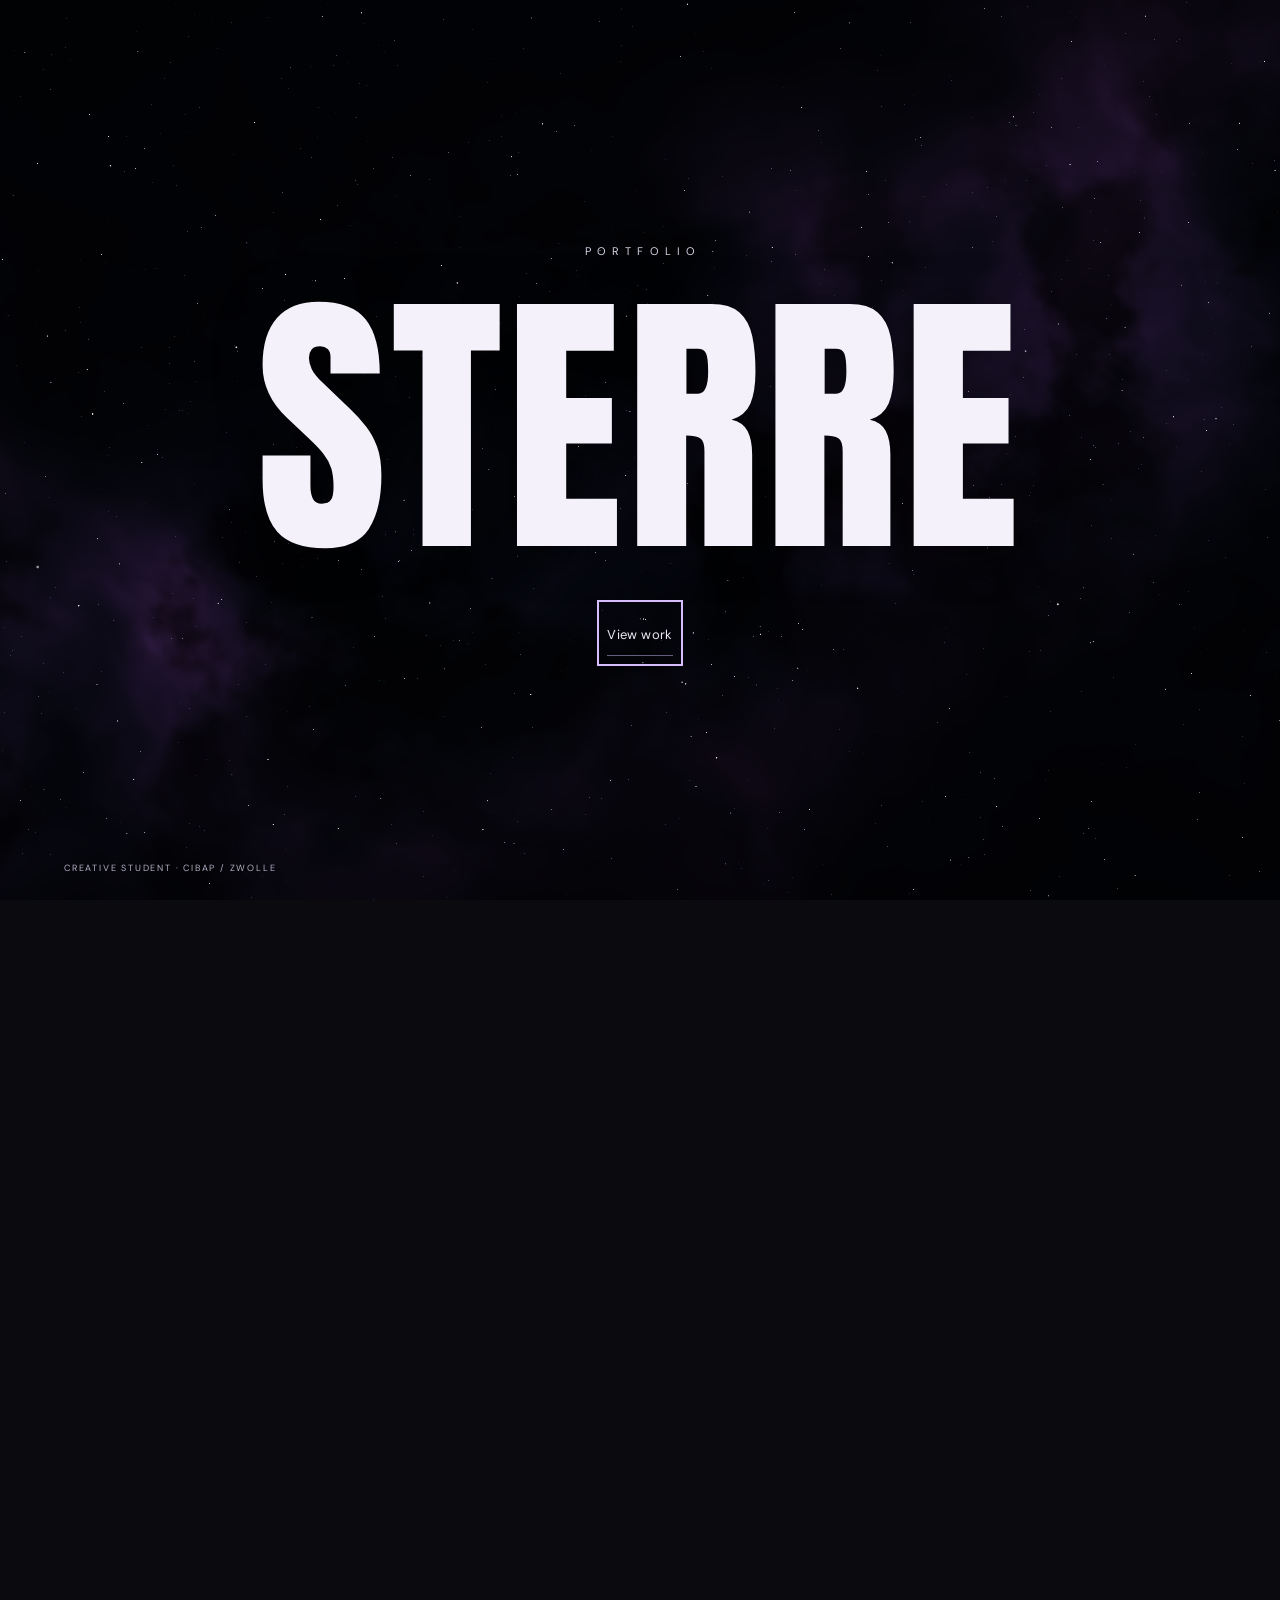
==== commit a150aac9: "update portfolio" ====
--- a/index.html
+++ b/index.html
@@ -6,10 +6,11 @@
   <title>Sterre — Spatial Design Portfolio</title>
   <meta name="description" content="Selected work by Sterre, an ICBD student seeking an international spatial design internship in 2027.">
   <link rel="stylesheet" href="style.css?v=dark-editorial-20261006-4">
+  <link rel="stylesheet" href="universe.css?v=5">
 </head>
 <body>
   <a class="skip" href="#work">Skip to my work</a>
-  <header class="portfolio-nav">
+  <header class="portfolio-nav" hidden>
     <a class="brand" href="index.html#home">Sterre</a>
     <nav aria-label="Main navigation">
       <a href="index.html#work">Work</a>
@@ -18,18 +19,19 @@
     </nav>
   </header>
   <main>
-    <section class="hero" id="home">
-      <div class="hero-stage">
-        <div class="hero-visual" aria-hidden="true">
-          <img class="hero-photo" src="assets/layoutdesign/D4BDAC34-9290-4106-85D4-B6133F924999.JPEG" alt="" fetchpriority="high">
-        </div>
-        <h1 aria-label="Sterre Portfolio"><span class="hero-name">STERRE<span class="hero-portfolio" aria-hidden="true">PORTFOLIO</span></span></h1>
+<section class="universe" id="home" aria-label="The Universe — Sterre Portfolio">
+  <canvas aria-hidden="true"></canvas>
+  <div class="universe-content">
+    <span class="universe-label">Portfolio</span>
+    <h1><span class="universe-name">STERRE</span></h1>
+    <a class="universe-explore" href="#work" data-explore>View work</a>
+  </div>
+  <div class="universe-bottom"><span class="universe-note">Creative student · Cibap / Zwolle</span></div>
+</section>
+      <div class="hero-details" id="intro">
+        <div class="hero-labels"><span class="micro">CREATIVE STUDENT</span><span>CIBAP / ZWOLLE</span></div>
+        <div class="hero-intro"><div><p>I’m a third-year creative business student at Cibap in the Netherlands. I enjoy experimenting with ideas, exploring different creative disciplines, and finding my own way of making things.</p><p class="internship-availability">Seeking a spatial design internship at an international company, starting in February 2027 and running until approximately June 2027.</p></div></div>
       </div>
-      <div class="hero-details">
-        <div class="hero-labels"><span class="micro">CREATIVE STUDENT</span><span>CIBAP / ZWOLLE</span></div>
-        <div class="hero-intro"><div><p>I’m a third-year creative business student at Cibap in the Netherlands. I enjoy experimenting with ideas, exploring different creative disciplines, and finding my own way of making things.</p><p class="internship-availability">Seeking a spatial design internship at an international company, starting in February 2027 and running until approximately June 2027.</p></div><a class="text-link" href="#work">Explore my work <span aria-hidden="true">↘</span></a></div>
-      </div>
-    </section>
     <section id="work">
       <div class="section-head"><h2>SELECTED WORK</h2><span class="micro">01 — 05 PROJECTS</span></div>
       <div class="projects">
@@ -46,7 +48,7 @@
         </article>
         <article class="project-spread photography-project" id="photography">
           <div class="spread-heading"><span class="micro">03 — PERSONAL EXPERIMENT</span><h3>PHOTOGRAPHY</h3></div>
-          <a class="speed-diptych" href="photography.html" aria-label="View the photography project"><img src="assets/optimized/photography/speedroos1.jpg" alt="First image from the May 2025 photography series" loading="lazy"><img src="assets/optimized/photography/speedroos.jpg" alt="Second image from the May 2025 photography series" loading="lazy"></a>
+          <a class="speed-diptych" href="photography.html" aria-label="View the photography project"><img src="assets/optimized/photography/speedroos1.png" alt="First image from the May 2025 photography series" loading="lazy"><img src="assets/optimized/photography/speedroos.jpg" alt="Second image from the May 2025 photography series" loading="lazy"></a>
           <div class="photography-information"><span>May 2025 · Personal experiment</span><p>A study in photography, image editing and graphic composition.</p><a class="spread-link" href="photography.html">View photography <span aria-hidden="true">↗</span></a></div>
         </article>
         <article class="project-spread drawings-project" id="drawings">
@@ -63,11 +65,12 @@
     </section>
     <section id="about" class="about">
       <div class="about-heading"><span class="micro">06 — ABOUT</span><h2>ABOUT<br>ME</h2></div>
-      <div class="about-copy"><p class="about-lead">I study International Creative Business Developer (ICBD) at Cibap in Zwolle, the Netherlands. It is a broad, bilingual design programme with a foundation in Spatial Design, combining concept development, research, visual communication and spatial design.</p><div class="about-columns"><p>During my studies, I work on different kinds of creative projects, from developing concepts and visual identities to designing physical spaces and experiences. I use programmes such as Adobe Photoshop, Illustrator and InDesign, as well as SketchUp and Twinmotion for 3D design and visualisation.</p><p>I especially enjoy the variety within my education. Rather than focusing on one specific type of design, I like exploring different creative disciplines and combining visual and spatial ideas. I am currently looking to broaden this further by gaining experience in areas such as set design, creative production, photography and film.</p></div><p class="about-personal">Outside my creative work, I love dancing, singing, theatre, sports, and spending time with people.</p><a class="text-link" href="#contact">Let’s get in touch <span aria-hidden="true">↗</span></a></div>
+      <div class="about-copy"><p class="about-lead">I study International Creative Business Developer (ICBD) at Cibap in Zwolle, the Netherlands. It is a broad, bilingual design programme with a foundation in Spatial Design, combining concept development, research, visual communication and spatial design.</p><div class="about-columns"><p>During my studies, I work on different kinds of creative projects, from developing concepts and visual identities to designing physical spaces and experiences. I use programmes such as Adobe Photoshop, Illustrator and InDesign, as well as SketchUp and Twinmotion for 3D design and visualisation.</p><p>I especially enjoy the variety within my education. Rather than focusing on one specific type of design, I like exploring different creative disciplines and combining visual and spatial ideas. I am currently looking to broaden this further by gaining experience in areas such as set design, creative production, photography and film.</p></div><a class="text-link" href="#contact">Let’s get in touch <span aria-hidden="true">↗</span></a></div>
     </section>
     <section id="contact" class="contact"><span class="micro">07 — CONTACT</span><h2>GET IN TOUCH</h2><p>I am seeking a spatial design internship at an international company, starting in February 2027 and running until approximately June 2027. Have an internship opportunity or want to know more about my work? I’d love to hear from you.</p><div class="contact-methods"><div class="contact-method"><span>Email</span><a href="mailto:starvp@hotmail.com">starvp@hotmail.com</a></div></div></section>
   </main>
-  <footer><a class="brand" href="#home">STERRE</a><span>STERRE — PORTFOLIO</span><a href="#home">Back to top ↑</a></footer>
+  <footer><a class="brand" href="#intro">STERRE</a><span>STERRE — PORTFOLIO</span><a href="#intro">Back to top ↑</a></footer>
   <script src="script.js?v=international-20261004-11"></script>
+  <script src="universe.js?v=8"></script>
 </body>
 </html>
--- a/universe.css
+++ b/universe.css
@@ -0,0 +1,26 @@
+/* Isolated opening: no rules apply to the project pages. */
+.universe { position:relative; isolation:isolate; height:calc(100svh - 58px); min-height:480px; padding:0; overflow:hidden; background:#03040b; color:#f5f3fa; border:0; }
+.universe[hidden] { display:none; }
+.portfolio-nav[hidden] { display:none; }
+html.universe-opening, html.universe-opening body { width:100%; height:100%; overflow:hidden; overscroll-behavior:none; }
+html.universe-opening .universe { position:fixed; z-index:250; inset:0; width:100%; height:100vh; height:100dvh; min-height:0; touch-action:none; }
+.universe::before { content:""; position:absolute; inset:0; z-index:-1; background:radial-gradient(ellipse at 65% 40%,#38234b55,transparent 50%),radial-gradient(ellipse at 25% 70%,#16345466,transparent 60%); }
+.universe canvas {position:absolute;inset:0;width:100%;height:100%;pointer-events:none;transition:opacity .7s ease;}
+.universe-content {position:absolute;inset:0;display:flex;flex-direction:column;align-items:center;justify-content:center;padding:32px 20px;text-align:center;z-index:2;transition:opacity .65s ease,transform 1.3s ease;}
+.universe h1 {margin:0;width:100%;font-family:"Anton",Impact,sans-serif;font-weight:400;font-size:clamp(92px,22vw,370px);line-height:1.05;letter-spacing:.015em;color:#f4f1fa;text-shadow:0 3px 45px #0008;}
+.universe-name {display:block;color:inherit;}
+.universe-label {display:block;margin:0 0 22px;color:#dad5e7;font-size:11px;letter-spacing:.55em;text-indent:.55em;text-transform:uppercase;}
+.universe-explore {display:inline-flex;align-items:center;gap:28px;padding:16px 0 12px;border-bottom:1px solid #c8b5f280;margin-top:35px;color:#ede8f6;font-size:13px;letter-spacing:.03em;}
+.universe-explore:hover {color:#c9afff;border-color:#c9afff;}
+.universe a:focus-visible,.universe button:focus-visible {outline:2px solid #d6bdff;outline-offset:8px;}
+.universe-bottom {position:absolute;bottom:calc(26px + env(safe-area-inset-bottom));left:clamp(20px,5vw,80px);right:clamp(20px,5vw,80px);display:flex;justify-content:space-between;align-items:center;gap:20px;z-index:3;}
+.universe-note {font-size:9px;letter-spacing:.2em;color:#b6b0c5;text-transform:uppercase;}
+.universe + .hero-details .hero-intro { grid-template-columns: minmax(0, 1fr); gap: 0; }
+.universe.is-travelling .universe-content {opacity:0;transform:scale(1.04);pointer-events:none;}
+.universe.is-fading canvas {opacity:0;}
+.universe + .hero-details {position:relative;z-index:1;background:#111015;color:#f1eef5;padding:32px max(24px,calc((100vw - 1260px)/2));}
+.universe + .hero-details p {color:#dbd7e2;}
+.universe + .hero-details .internship-availability {color:#ceb7f3;}
+@media(max-width:600px){.universe{min-height:480px;height:calc(88svh - 50px)}.universe h1{font-size:24vw}.universe-label{font-size:9px;letter-spacing:.4em}.universe-explore{margin-top:28px}.universe-note{font-size:8px;max-width:150px;line-height:1.8}}
+@media(prefers-reduced-motion:reduce){.universe *, .universe canvas {transition:none!important;}}
+@media(max-width:600px){.universe + .hero-details{grid-template-columns:1fr;gap:24px}.universe + .hero-details .hero-intro{grid-template-columns:1fr}.universe + .hero-details .hero-labels{display:flex;gap:14px}}
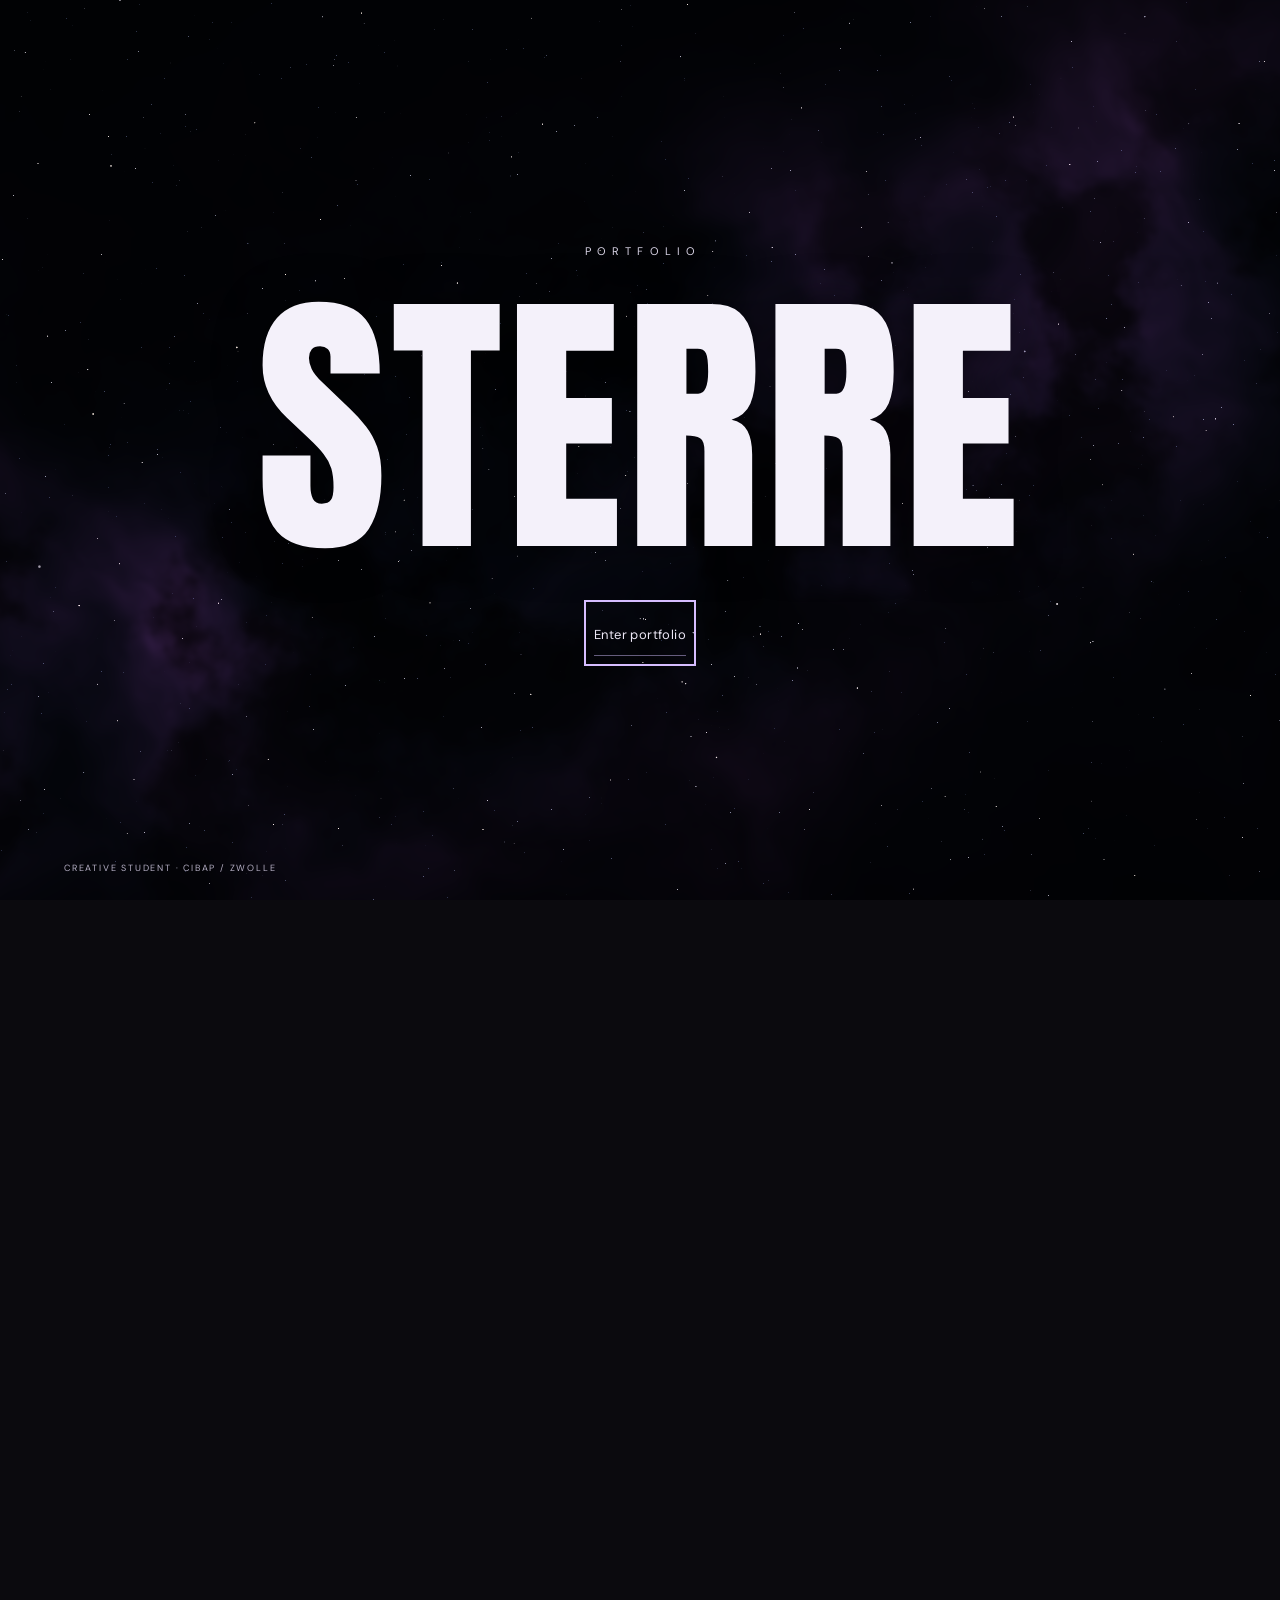
==== commit 349b7da3: "Update opening button and date formatting" ====
--- a/index.html
+++ b/index.html
@@ -24,7 +24,7 @@
   <div class="universe-content">
     <span class="universe-label">Portfolio</span>
     <h1><span class="universe-name">STERRE</span></h1>
-    <a class="universe-explore" href="#work" data-explore>View work</a>
+    <a class="universe-explore" href="#work" data-explore>Enter portfolio</a>
   </div>
   <div class="universe-bottom"><span class="universe-note">Creative student · Cibap / Zwolle</span></div>
 </section>
@@ -44,7 +44,7 @@
         <article class="project-spread internship-project" id="internship">
           <div class="spread-heading"><span class="micro">02 — INTERNSHIP</span><h3>ENDURE DESIGN</h3></div>
           <a class="endure-cover-link" href="internship.html" aria-label="View the Endure Design internship"><img class="endure-cover" src="assets/endure-design/cover.jpg" alt="Endure Design project cover photograph" loading="lazy"><span class="endure-cover-label">Internship</span></a>
-          <div class="endure-information"><span class="project-number">02</span><div><strong>Endure Design — Internship</strong><p>Selected internship work · February–June 2026</p></div><span class="project-meta">Amersfoort, Netherlands</span><a class="spread-link" href="internship.html">View internship <span aria-hidden="true">↗</span></a></div>
+          <div class="endure-information"><span class="project-number">02</span><div><strong>Endure Design — Internship</strong><p>Selected internship work · February to June 2026</p></div><span class="project-meta">Amersfoort, Netherlands</span><a class="spread-link" href="internship.html">View internship <span aria-hidden="true">↗</span></a></div>
         </article>
         <article class="project-spread photography-project" id="photography">
           <div class="spread-heading"><span class="micro">03 — PERSONAL EXPERIMENT</span><h3>PHOTOGRAPHY</h3></div>
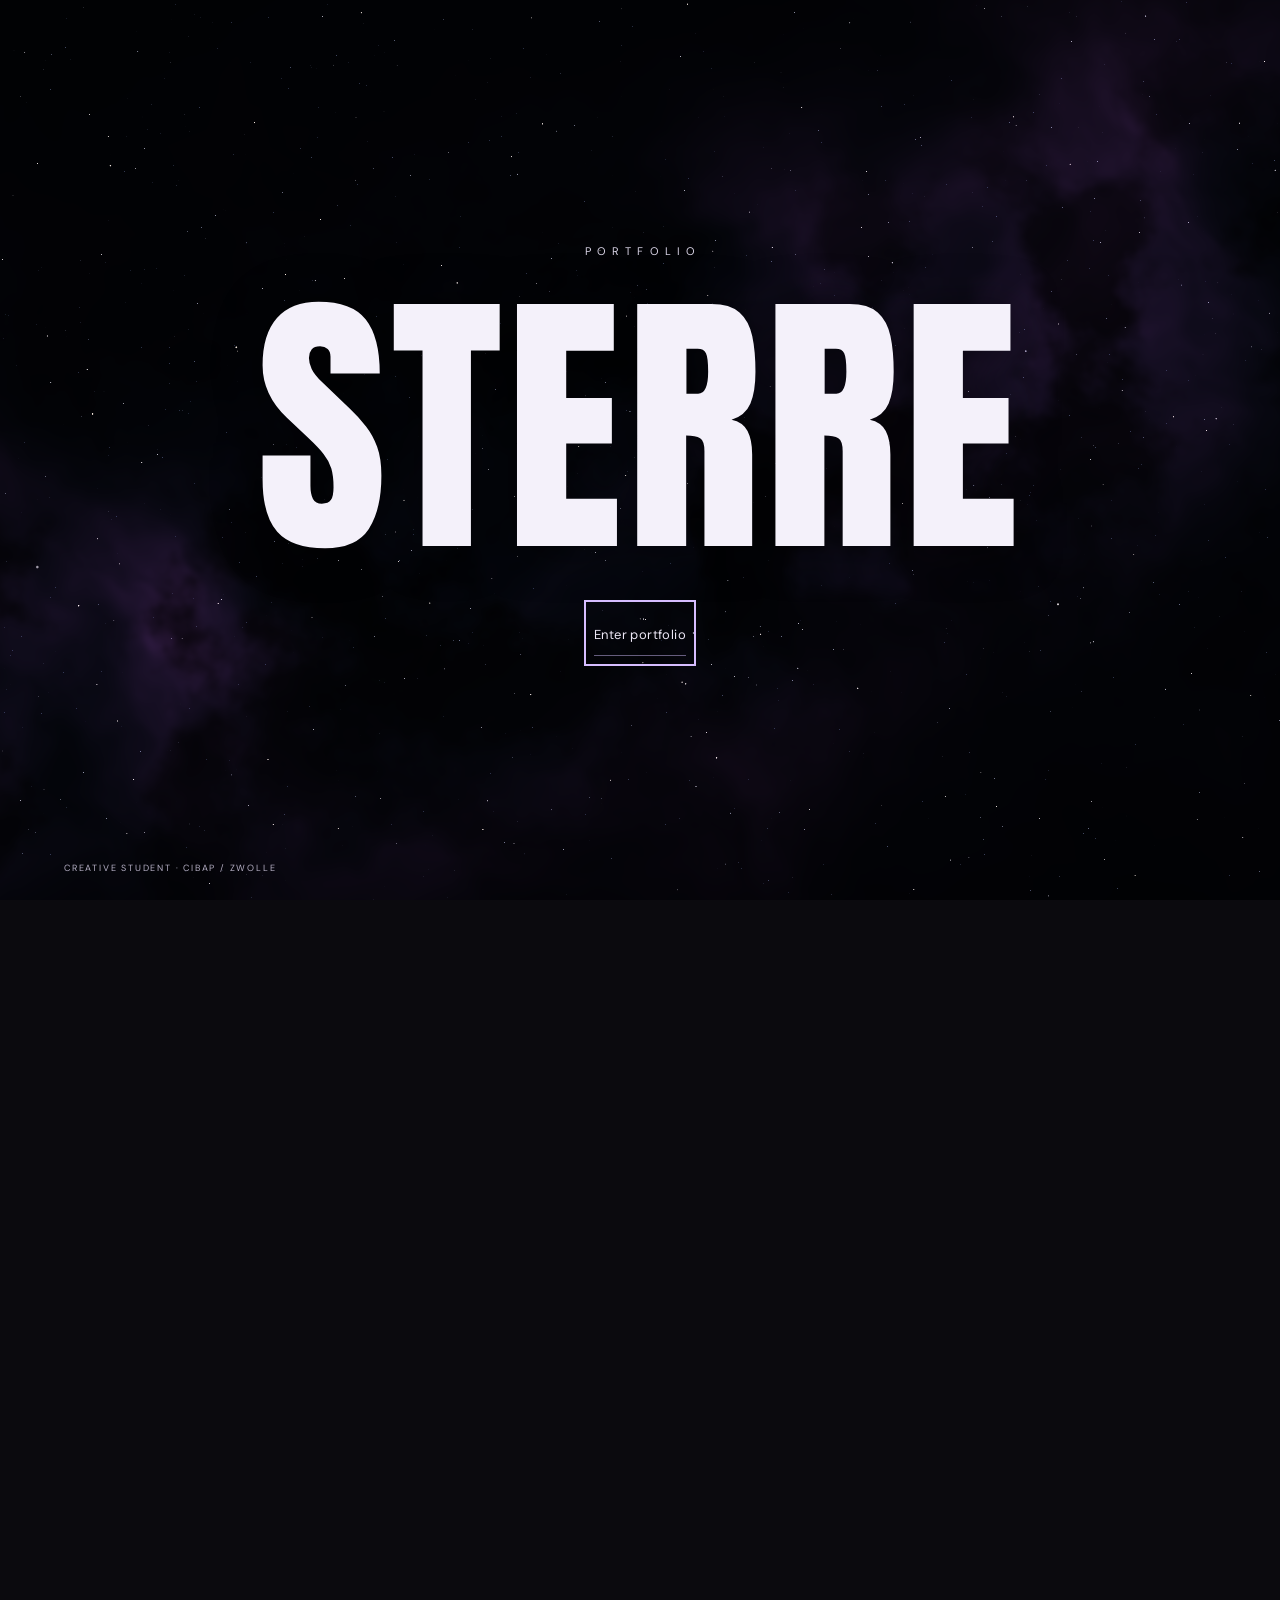
==== commit 65223d86: "Reorder portfolio projects volgorde veranderd naar :  Fastbot  Photography  Endure Design  My “Tempo" ====
--- a/index.html
+++ b/index.html
@@ -41,25 +41,25 @@
           <div class="fastbot-information"><span class="project-number">01</span><div><strong>Concept Development &amp; 3D Visualisation</strong><p>A mobile robot concept for drivers while their cars charge.</p></div><span class="project-meta">November 2025</span><a class="spread-link" href="fastbot.html">View project <span aria-hidden="true">↗</span></a></div>
           <button class="video-toggle fastbot-toggle" type="button" aria-pressed="false" aria-label="Pause Fastbot preview">Pause preview</button>
         </article>
-        <article class="project-spread internship-project" id="internship">
-          <div class="spread-heading"><span class="micro">02 — INTERNSHIP</span><h3>ENDURE DESIGN</h3></div>
-          <a class="endure-cover-link" href="internship.html" aria-label="View the Endure Design internship"><img class="endure-cover" src="assets/endure-design/cover.jpg" alt="Endure Design project cover photograph" loading="lazy"><span class="endure-cover-label">Internship</span></a>
-          <div class="endure-information"><span class="project-number">02</span><div><strong>Endure Design — Internship</strong><p>Selected internship work · February to June 2026</p></div><span class="project-meta">Amersfoort, Netherlands</span><a class="spread-link" href="internship.html">View internship <span aria-hidden="true">↗</span></a></div>
-        </article>
         <article class="project-spread photography-project" id="photography">
-          <div class="spread-heading"><span class="micro">03 — PERSONAL EXPERIMENT</span><h3>PHOTOGRAPHY</h3></div>
+          <div class="spread-heading"><span class="micro">02 — PERSONAL EXPERIMENT</span><h3>PHOTOGRAPHY</h3></div>
           <a class="speed-diptych" href="photography.html" aria-label="View the photography project"><img src="assets/optimized/photography/speedroos1.png" alt="First image from the May 2025 photography series" loading="lazy"><img src="assets/optimized/photography/speedroos.jpg" alt="Second image from the May 2025 photography series" loading="lazy"></a>
           <div class="photography-information"><span>May 2025 · Personal experiment</span><p>A study in photography, image editing and graphic composition.</p><a class="spread-link" href="photography.html">View photography <span aria-hidden="true">↗</span></a></div>
         </article>
-        <article class="project-spread drawings-project" id="drawings">
-          <div class="spread-heading"><span class="micro">04 — PERSONAL WORK</span><h3>DRAWINGS</h3></div>
-          <a class="drawings-cover-link" href="drawings.html" aria-label="View the drawings project"><img class="drawings-cover" src="assets/optimized/tekeningen/cover.jpg" alt="Cover image for a selection of personal drawings" loading="lazy"></a>
-          <div class="drawings-information"><span class="project-number">04</span><p>A selection of my personal drawings.</p><a class="spread-link" href="drawings.html">View drawings <span aria-hidden="true">↗</span></a></div>
+        <article class="project-spread internship-project" id="internship">
+          <div class="spread-heading"><span class="micro">03 — INTERNSHIP</span><h3>ENDURE DESIGN</h3></div>
+          <a class="endure-cover-link" href="internship.html" aria-label="View the Endure Design internship"><img class="endure-cover" src="assets/endure-design/cover.jpg" alt="Endure Design project cover photograph" loading="lazy"><span class="endure-cover-label">Internship</span></a>
+          <div class="endure-information"><span class="project-number">03</span><div><strong>Endure Design — Internship</strong><p>Selected internship work · February to June 2026</p></div><span class="project-meta">Amersfoort, Netherlands</span><a class="spread-link" href="internship.html">View internship <span aria-hidden="true">↗</span></a></div>
         </article>
         <article class="project-spread addiction-project" id="addiction">
-          <div class="spread-heading"><span class="micro">05 — CAMPAIGN CONCEPT</span><h3 class="addiction-accessible-heading">MY “TEMPORARY” ADDICTION</h3></div>
+          <div class="spread-heading"><span class="micro">04 — CAMPAIGN CONCEPT</span><h3 class="addiction-accessible-heading">MY “TEMPORARY” ADDICTION</h3></div>
           <a class="addiction-cover-link" href="addiction.html" aria-label="View My “Temporary” Addiction project"><img class="addiction-cover" src="assets/optimized/addiction/SterreYevaSasha-cover-clean.jpg" width="2400" height="1124" alt="Orange-tinted photo collage behind the bold black title My “Temporary” Addiction, framed in bright yellow-green" loading="eager"></a>
-          <div class="addiction-information"><span class="project-number">05</span><div><strong>Campaign Concept &amp; Interview Filming</strong><p>Four-day international student collaboration</p></div><span class="project-meta">November 2025</span><a class="spread-link" href="addiction.html">View project <span aria-hidden="true">↗</span></a></div>
+          <div class="addiction-information"><span class="project-number">04</span><div><strong>Campaign Concept &amp; Interview Filming</strong><p>Four-day international student collaboration</p></div><span class="project-meta">November 2025</span><a class="spread-link" href="addiction.html">View project <span aria-hidden="true">↗</span></a></div>
+        </article>
+        <article class="project-spread drawings-project" id="drawings">
+          <div class="spread-heading"><span class="micro">05 — PERSONAL WORK</span><h3>DRAWINGS</h3></div>
+          <a class="drawings-cover-link" href="drawings.html" aria-label="View the drawings project"><img class="drawings-cover" src="assets/optimized/tekeningen/cover.jpg" alt="Cover image for a selection of personal drawings" loading="lazy"></a>
+          <div class="drawings-information"><span class="project-number">05</span><p>A selection of my personal drawings.</p><a class="spread-link" href="drawings.html">View drawings <span aria-hidden="true">↗</span></a></div>
         </article>
       </div>
     </section>
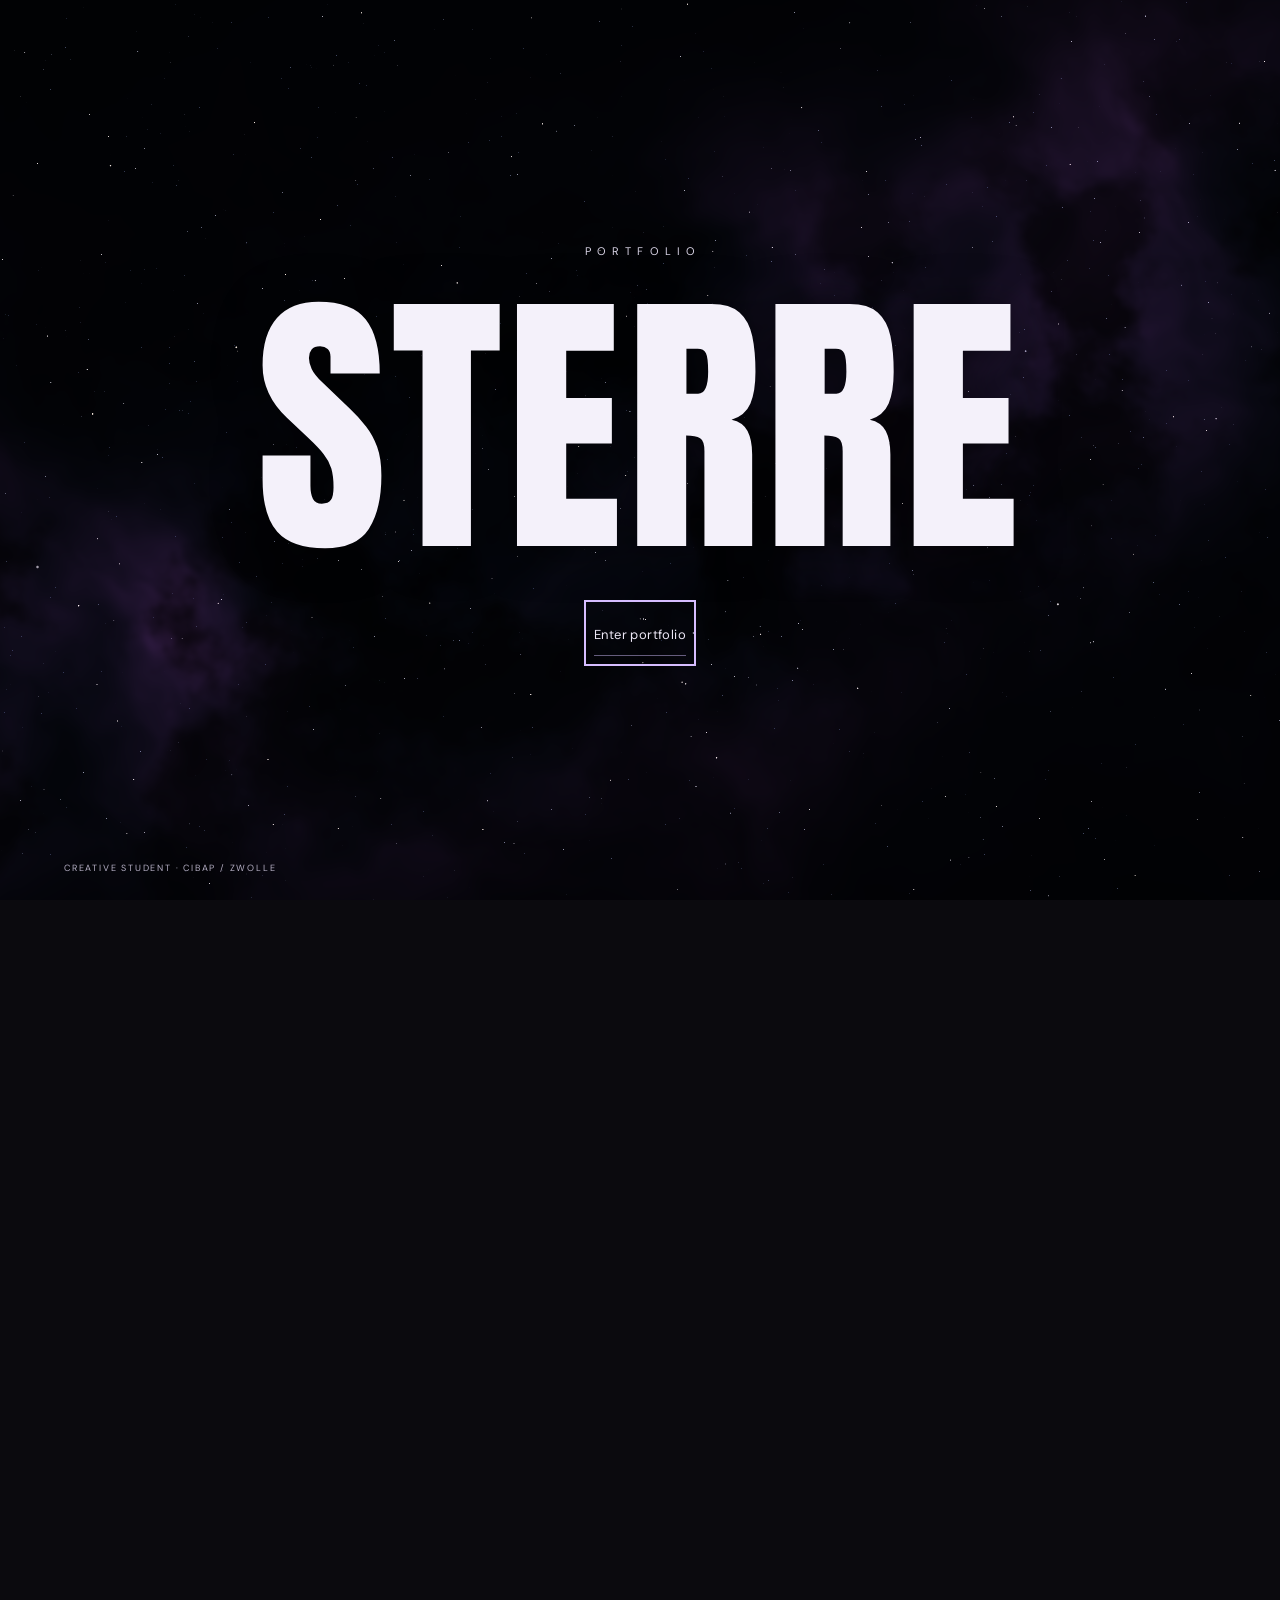
==== commit f4d2f489: "Match project numbers to homepage order" ====
--- a/index.html
+++ b/index.html
@@ -6,7 +6,7 @@
   <title>Sterre — Spatial Design Portfolio</title>
   <meta name="description" content="Selected work by Sterre, an ICBD student seeking an international spatial design internship in 2027.">
   <link rel="stylesheet" href="style.css?v=dark-editorial-20261006-4">
-  <link rel="stylesheet" href="universe.css?v=5">
+  <link rel="stylesheet" href="universe.css?v=6">
 </head>
 <body>
   <a class="skip" href="#work">Skip to my work</a>
@@ -71,6 +71,6 @@
   </main>
   <footer><a class="brand" href="#intro">STERRE</a><span>STERRE — PORTFOLIO</span><a href="#intro">Back to top ↑</a></footer>
   <script src="script.js?v=international-20261004-11"></script>
-  <script src="universe.js?v=8"></script>
+  <script src="universe.js?v=9"></script>
 </body>
 </html>
--- a/universe.css
+++ b/universe.css
@@ -18,6 +18,7 @@
 .universe + .hero-details .hero-intro { grid-template-columns: minmax(0, 1fr); gap: 0; }
 .universe.is-travelling .universe-content {opacity:0;transform:scale(1.04);pointer-events:none;}
 .universe.is-fading canvas {opacity:0;}
+.universe.is-reduced-transition {opacity:0;transition:opacity .24s ease-out!important;}
 .universe + .hero-details {position:relative;z-index:1;background:#111015;color:#f1eef5;padding:32px max(24px,calc((100vw - 1260px)/2));}
 .universe + .hero-details p {color:#dbd7e2;}
 .universe + .hero-details .internship-availability {color:#ceb7f3;}
